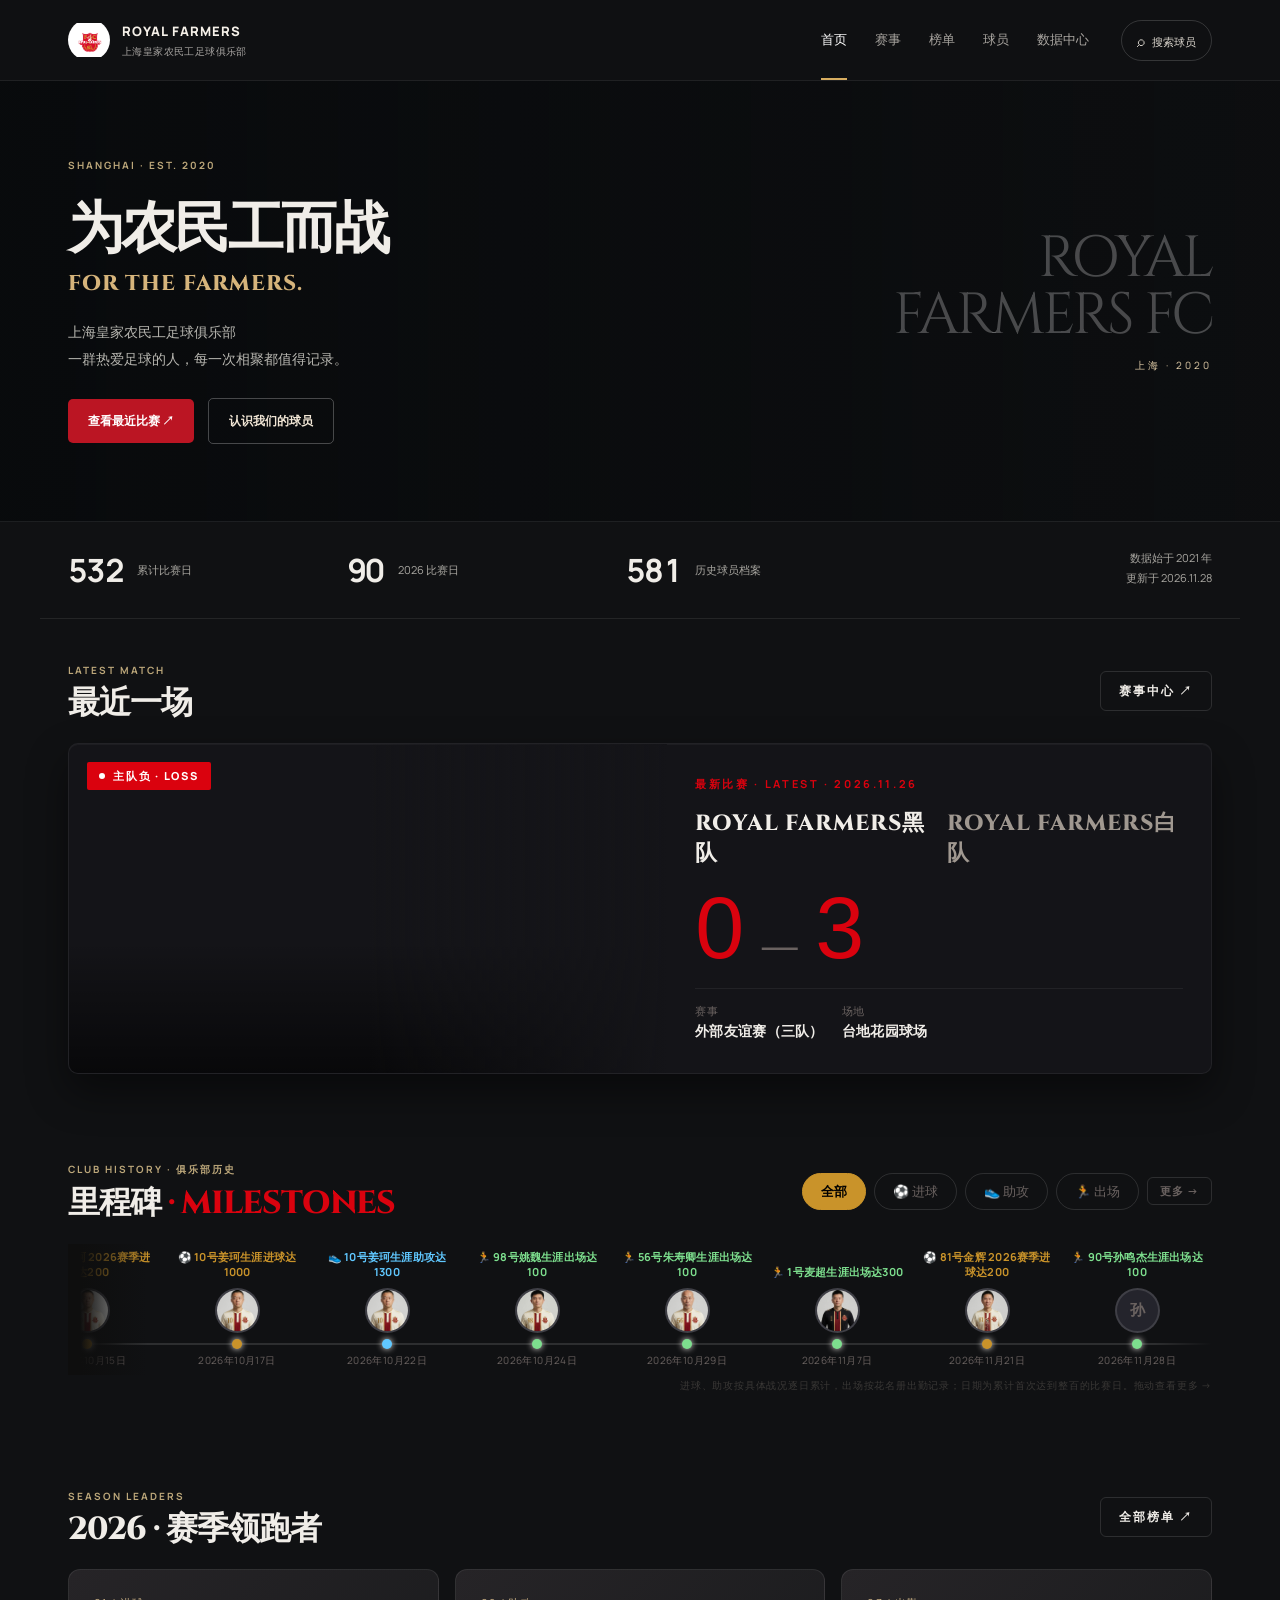
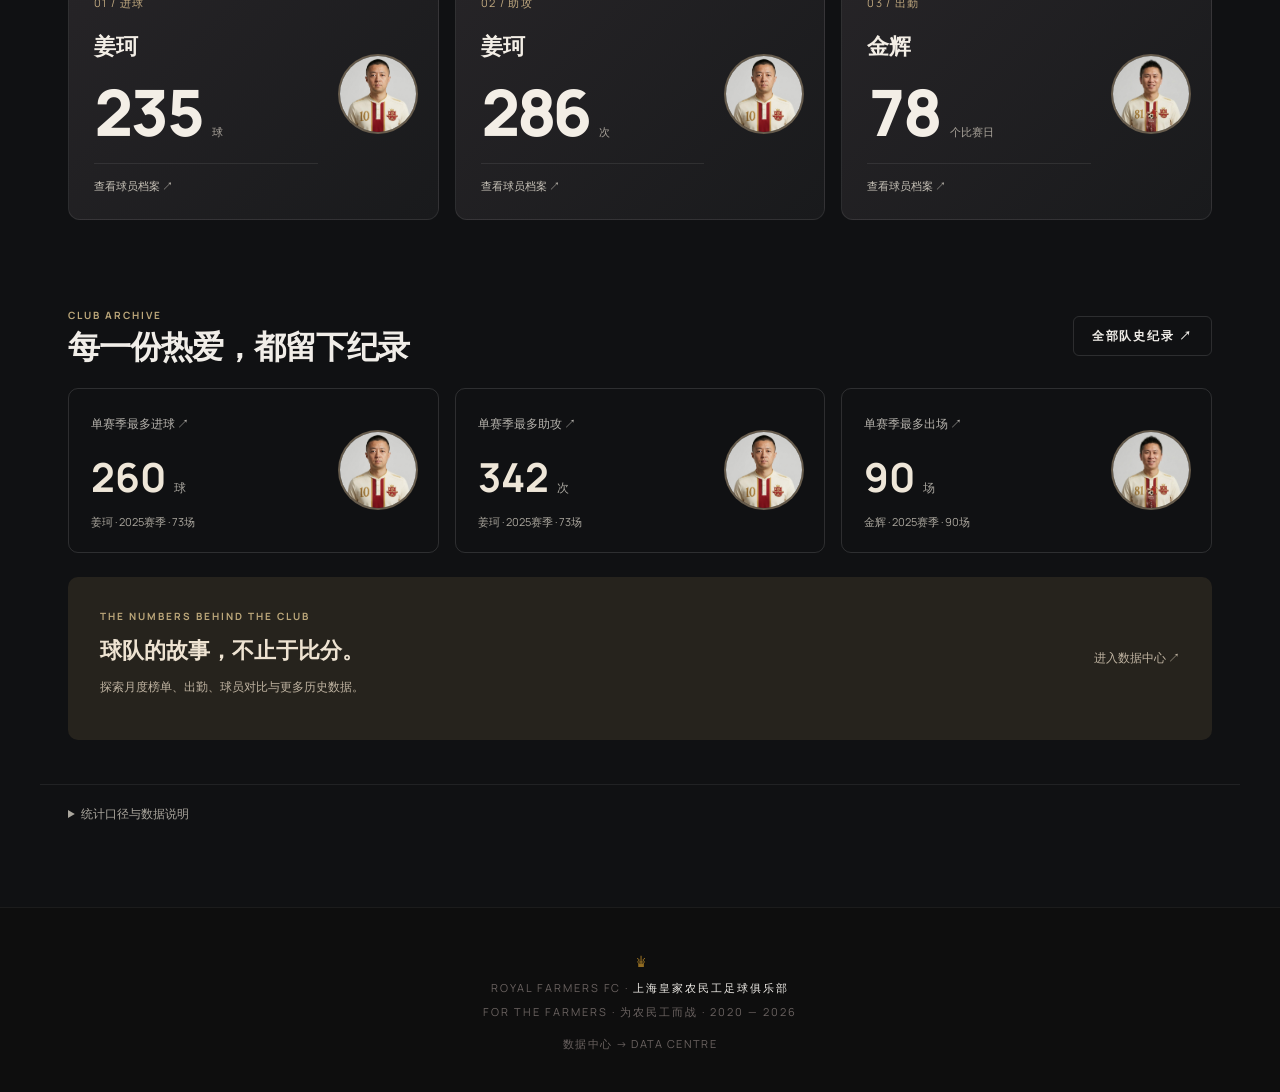
==== index.html @ e4c8071c "每日自动更新 2026-11-28" ====
<!doctype html>
<html lang="zh-CN">
<head>
<meta charset="utf-8" />
<meta name="viewport" content="width=device-width, initial-scale=1" />
<title>Royal Farmers FC — 上海皇家农夫足球俱乐部</title>
<meta name="description" content="上海皇家农民工足球俱乐部：比赛赛程、球员档案、历史数据与每周快乐足球故事。" />
<meta name="robots" content="index, follow" />
<link rel="canonical" href="https://www.royalfarmers.club/" />
<meta property="og:type" content="website" />
<meta property="og:site_name" content="Royal Farmers FC" />
<meta property="og:title" content="Royal Farmers FC — 上海皇家农夫足球俱乐部" />
<meta property="og:description" content="比赛赛程、球员档案、历史数据与每周快乐足球故事。" />
<meta property="og:url" content="https://www.royalfarmers.club/" />
<meta property="og:image" content="https://www.royalfarmers.club/assets/og-card.png" />
<meta property="og:image:width" content="1731" />
<meta property="og:image:height" content="909" />
<meta property="og:image:alt" content="Royal Farmers FC 上海皇家农夫足球俱乐部" />
<meta name="twitter:card" content="summary_large_image" />
<meta name="twitter:title" content="Royal Farmers FC — 上海皇家农夫足球俱乐部" />
<meta name="twitter:description" content="比赛赛程、球员档案、历史数据与每周快乐足球故事。" />
<meta name="twitter:image" content="https://www.royalfarmers.club/assets/og-card.png" />
<meta name="theme-color" content="#0a0a0c" />
<link rel="icon" href="assets/crest.jpg" />
<link rel="manifest" href="manifest.json" />
<link rel="apple-touch-icon" href="assets/apple-touch-icon.png" />
<meta name="apple-mobile-web-app-capable" content="yes" />
<meta name="apple-mobile-web-app-status-bar-style" content="black-translucent" />
<meta name="apple-mobile-web-app-title" content="Royal Farmers" />
<link rel="stylesheet" href="colors_and_type.css?v=202611280037" />
<link rel="stylesheet" href="site.css?v=202611280037" />
<link rel="stylesheet" href="players.css?v=202611280037" />
<link rel="stylesheet" href="mobile.css?v=202611280037" />
</head>
<body class="rf">
<div id="root"></div>

<!-- 自托管 React 生产版（不再依赖 unpkg，国内加载快）-->
<script src="assets/vendor/react.production.min.js"></script>
<script src="assets/vendor/react-dom.production.min.js"></script>

<!-- esbuild 预编译产物（scripts/build.sh 生成，浏览器不再需要 Babel）-->
<script src="data.min.js?v=202611280037"></script>
<script src="components.min.js?v=202611280037"></script>
<script src="app.min.js?v=202611280037"></script>
<script src="mobile-fix.js"></script>
</body>
</html>
---- colors_and_type.css ----
/* Royal Farmers FC — Design Tokens */
/* Generated from Design System: 019e11e5-3a64-7d16-bd01-96b2d96778b0 */

@import url("https://fonts.googleapis.com/css2?family=Manrope:wght@400;500;700;800&family=Cinzel:wght@700;900&family=JetBrains+Mono:wght@400;700&display=swap");

/* ---- COLOR TOKENS ---- */
.rf, :root {
  /* Surface */
  --rf-black:       #0a0a0a;
  --rf-ink:         #0e0e0e;
  --rf-graphite:    #141418;
  --rf-graphite-2:  #1c1c22;
  --rf-graphite-3:  #24242c;

  --rf-bg: var(--rf-ink);
  --rf-border: var(--rf-line-strong);

  /* Foreground */
  --rf-fg:          #f0ede8;
  --rf-fg-1:        #f0ede8;
  --rf-fg-2:        #a09890;
  --rf-fg-3:        #6a6260;
  --rf-fg-4:        #3a3836;

  /* Primary — Red */
  --rf-red:         #da020e;
  --rf-red-deep:    #a80009;
  --rf-red-tint:    rgba(218, 2, 14, 0.14);

  /* Accent — Gold */
  --rf-gold:        #c9932a;
  --rf-gold-light:  #e8b84b;
  --rf-gold-dim:    rgba(201, 147, 42, 0.18);

  /* Lines */
  --rf-line:        rgba(255, 255, 255, 0.06);
  --rf-line-strong: rgba(255, 255, 255, 0.12);

  /* Semantic */
  --rf-win:         #4FE0A0;
  --rf-loss:        #ff8088;
  --rf-draw:        var(--rf-gold-light);

  /* ---- TYPOGRAPHY ---- */
  --rf-font-body:    "Manrope", "PingFang SC", "Microsoft YaHei", ui-sans-serif, sans-serif;
  --rf-font-display: "Cinzel", "PingFang SC", ui-serif, serif;
  --rf-font-mono:    "JetBrains Mono", ui-monospace, monospace;

  /* ---- SPACING / LAYOUT ---- */
  --rf-gutter:    clamp(18px, 4vw, 56px);
  --rf-container: 1200px;

  /* ---- RADII ---- */
  --rf-r-sm:  6px;
  --rf-r-md:  10px;
  --rf-r-lg:  16px;

  /* ---- MOTION ---- */
  --rf-dur-fast: 120ms;
  --rf-dur-base: 220ms;
  --rf-ease:     cubic-bezier(0.25, 0.46, 0.45, 0.94);
  --rf-ease-out: cubic-bezier(0.16, 1, 0.3, 1);

  /* ---- SHADOWS ---- */
  --rf-shadow-card:
    0 1px 0 rgba(255,255,255,0.04) inset,
    0 18px 40px rgba(0, 0, 0, 0.45);
  --rf-shadow-pop:
    0 28px 70px rgba(0, 0, 0, 0.65),
    0 0 0 1px rgba(255,255,255,0.06);
  --rf-shadow-inset:
    inset 0 1px 0 rgba(255,255,255,0.05);
}
---- site.css ----
/* Marketing site — Royal Farmers FC */

* { box-sizing: border-box; }
html, body { margin: 0; padding: 0; }
body { background: var(--rf-black); color: var(--rf-fg-1); font-family: var(--rf-font-body); }
img { max-width: 100%; display: block; }
button { font: inherit; }

/* ============ TOP NAV ============ */
.nav {
  position: sticky; top: 0; z-index: 50;
  height: 64px;
  display: flex; align-items: center;
  background: rgba(10, 10, 10, 0.78);
  backdrop-filter: blur(20px);
  -webkit-backdrop-filter: blur(20px);
  border-bottom: 1px solid var(--rf-line-strong);
}
.nav__inner {
  max-width: var(--rf-container); margin: 0 auto;
  padding: 0 var(--rf-gutter);
  display: flex; align-items: center; gap: 32px;
  width: 100%; height: 100%;
}
.nav__brand { display: flex; align-items: center; gap: 12px; color: var(--rf-fg); text-decoration: none; }
.nav__brand img { width: 36px; height: 36px; object-fit: contain; }
.nav__brand .word {
  font-family: var(--rf-font-display); font-weight: 800; font-size: 14px;
  letter-spacing: 0.18em; text-transform: uppercase; color: var(--rf-fg);
  line-height: 1;
}
.nav__brand .word em {
  font-style: normal; color: var(--rf-red); margin-left: 6px;
}
.nav__brand .sub {
  display: block; font-size: 10px; color: var(--rf-fg-3);
  letter-spacing: 0.18em; text-transform: uppercase; margin-top: 4px;
}
.nav__links { display: flex; gap: 4px; align-items: center; margin-left: auto; }
.nav__link {
  position: relative; padding: 10px 14px;
  background: transparent; border: 0; cursor: pointer;
  font-family: var(--rf-font-body); font-size: 12px; font-weight: 700;
  letter-spacing: 0.16em; text-transform: uppercase;
  color: var(--rf-fg-2);
  transition: color var(--rf-dur-fast) var(--rf-ease);
}
.nav__link:hover { color: var(--rf-fg); }
.nav__link::after {
  content: ""; position: absolute; left: 14px; right: 14px; bottom: 4px;
  height: 2px; background: var(--rf-red);
  transform: scaleX(0); transform-origin: left;
  transition: transform var(--rf-dur-base) var(--rf-ease);
}
.nav__link:hover::after, .nav__link.is-active::after { transform: scaleX(1); }
.nav__link.is-active { color: var(--rf-fg); }
.nav__cta {
  margin-left: 12px;
  padding: 9px 16px; border: 0; border-radius: var(--rf-r-sm);
  background: var(--rf-red); color: #fff;
  font-size: 12px; font-weight: 800; letter-spacing: 0.12em; text-transform: uppercase;
  cursor: pointer; transition: background var(--rf-dur-fast);
}
.nav__cta:hover { background: var(--rf-red-deep); }

/* ============ HERO ============ */
.hero {
  position: relative; isolation: isolate;
  min-height: 67vh;
  display: grid;
  grid-template-rows: 1fr auto;
  padding: 96px var(--rf-gutter) 32px;
  overflow: hidden;
  margin-top: -64px; padding-top: 160px;
}
.hero__bg {
  position: absolute; inset: 0; z-index: -2;
  background-size: cover; background-position: center;
  transform: scale(1.0);
  animation: heroZoom 24s var(--rf-ease-out) infinite alternate;
  filter: saturate(0.7) contrast(1.05);
}
@media (prefers-reduced-motion: reduce) { .hero__bg { animation: none; } }
@keyframes heroZoom { from { transform: scale(1.0); } to { transform: scale(1.08); } }

.hero__scrim {
  position: absolute; inset: 0; z-index: -1;
  background:
    radial-gradient(ellipse 70% 90% at 75% 30%, rgba(218, 2, 14, 0.18), transparent 70%),
    linear-gradient(180deg, rgba(10,10,10,0.55) 0%, rgba(10,10,10,0.65) 35%, rgba(10,10,10,0.92) 80%, var(--rf-black) 100%);
}
.hero__scrim::after {
  content: ""; position: absolute; inset: 0;
  background-image: repeating-linear-gradient(-45deg, rgba(255,255,255,0.025) 0 1px, transparent 1px 32px);
  pointer-events: none;
}

.hero__content { display: grid; grid-template-columns: minmax(0, 1fr) 280px; gap: 32px; align-items: end; max-width: var(--rf-container); margin: 0 auto; width: 100%; }
.hero__copy { max-width: 800px; }
.hero__eyebrow {
  display: inline-flex; align-items: center; gap: 10px;
  font-family: var(--rf-font-body); font-size: 12px; font-weight: 700;
  letter-spacing: 0.24em; text-transform: uppercase; color: var(--rf-red);
  margin-bottom: 24px;
}
.hero__eyebrow::before {
  content: ""; width: 32px; height: 2px; background: var(--rf-red);
}
.hero__title {
  margin: 0;
  font-family: var(--rf-font-display); font-weight: 900;
  font-size: clamp(56px, 9vw, 132px);
  letter-spacing: 0.06em; line-height: 0.86;
  text-transform: uppercase; color: var(--rf-fg);
  text-shadow: 0 6px 30px rgba(0,0,0,0.6);
}
.hero__title em { font-style: normal; color: var(--rf-red); font-size: 0.55em; vertical-align: 18px; margin-left: 18px; }
.hero__sub {
  margin: 24px 0 0; max-width: 560px;
  color: var(--rf-fg-2); font-size: 17px; line-height: 1.55;
}
.hero__crest {
  width: 240px; aspect-ratio: 1/1; place-self: end center;
  border-radius: 50%;
  background: radial-gradient(circle, rgba(218, 2, 14, 0.25), transparent 60%);
  display: grid; place-items: center;
  position: relative;
}
.hero__crest::before {
  content: ""; position: absolute; inset: 0; border-radius: 50%;
  border: 1px solid rgba(201, 147, 42, 0.4);
  box-shadow: 0 0 0 8px rgba(201, 147, 42, 0.06), 0 0 80px rgba(201, 147, 42, 0.18);
}
.hero__crest img { width: 78%; height: 78%; object-fit: contain; filter: drop-shadow(0 8px 30px rgba(218, 2, 14, 0.45)); }

.hero__tabs {
  max-width: var(--rf-container); margin: 56px auto 0; width: 100%;
  display: flex; gap: 8px; flex-wrap: wrap;
  border-top: 1px solid var(--rf-line-strong); padding-top: 28px;
}
.hero__tab {
  padding: 9px 18px; border-radius: 999px;
  background: rgba(255,255,255,0.05); border: 1px solid var(--rf-line);
  color: var(--rf-fg-2);
  font-family: var(--rf-font-body); font-size: 12px; font-weight: 800;
  letter-spacing: 0.12em; text-transform: uppercase; cursor: pointer;
  transition: all var(--rf-dur-fast) var(--rf-ease);
}
.hero__tab:hover { background: rgba(255,255,255,0.09); color: var(--rf-fg); }
.hero__tab.is-active { background: var(--rf-red); color: #fff; border-color: var(--rf-red); }

/* ---- Hero Form Bar ---- */
.hero-form-bar {
  max-width: var(--rf-container); margin: 28px auto 0; width: 100%;
  display: flex; align-items: center; gap: 14px; flex-wrap: wrap;
}
.hero-form-bar__label {
  font-size: 10px; font-weight: 800; letter-spacing: 0.2em;
  text-transform: uppercase; color: var(--rf-fg-3); white-space: nowrap;
}
.hero-form-bar__dots { display: flex; gap: 6px; }
.hero-form-bar__dot {
  width: 26px; height: 26px; border-radius: 50%;
  display: inline-flex; align-items: center; justify-content: center;
  font-size: 10px; font-weight: 900; cursor: default;
  transition: transform var(--rf-dur-fast);
}
.hero-form-bar__dot:hover { transform: scale(1.2); }
.hero-form-bar__dot--w { background: #22c55e; color: #fff; }
.hero-form-bar__dot--d { background: var(--rf-gold-light); color: #000; }
.hero-form-bar__dot--l { background: var(--rf-red); color: #fff; }
.hero-form-bar__rate { font-size: 12px; font-weight: 700; color: var(--rf-fg-3); }
.hero-form-bar__rate em { color: var(--rf-fg); font-style: normal; }
.hero-form-bar__sep { color: var(--rf-fg-4); margin: 0 5px; }

/* ============ CONTAINER & SECTIONS ============ */
.container { max-width: var(--rf-container); margin: 0 auto; padding: 0 var(--rf-gutter); }
.section { padding: 64px 0; }
.section__head { display: flex; align-items: end; justify-content: space-between; gap: 24px; margin-bottom: 32px; flex-wrap: wrap; }
.section__title {
  margin: 0;
  font-family: var(--rf-font-display); font-weight: 800;
  font-size: clamp(28px, 4vw, 44px); letter-spacing: 0.04em;
  text-transform: uppercase; color: var(--rf-fg); line-height: 0.95;
}
.section__title em { font-style: normal; color: var(--rf-red); }
.section__eyebrow {
  display: block; color: var(--rf-red);
  font-size: 12px; font-weight: 700; letter-spacing: 0.24em;
  text-transform: uppercase; margin-bottom: 12px;
}
.section__cta {
  display: inline-flex; align-items: center; gap: 8px;
  background: transparent; border: 1px solid var(--rf-line-strong);
  color: var(--rf-fg); padding: 10px 18px; border-radius: var(--rf-r-sm);
  font-size: 12px; font-weight: 800; letter-spacing: 0.16em;
  text-transform: uppercase; cursor: pointer;
  transition: all var(--rf-dur-fast) var(--rf-ease);
}
.section__cta:hover { background: rgba(255,255,255,0.06); border-color: rgba(255,255,255,0.4); }

/* ============ STAT STRIP ============ */
.kpis { display: grid; grid-template-columns: repeat(4, 1fr); gap: 14px; }
.kpi {
  position: relative; padding: 22px 18px 18px;
  background: var(--rf-graphite); border: 1px solid var(--rf-line);
  border-radius: var(--rf-r-md); border-top: 2px solid var(--rf-red);
  box-shadow: var(--rf-shadow-card), var(--rf-shadow-inset);
  overflow: hidden;
  transition: transform var(--rf-dur-fast) var(--rf-ease);
}
.kpi:hover { transform: translateY(-2px); }
.kpi::after {
  content: ""; position: absolute; top: 0; right: 0; width: 90px; height: 90px;
  background: radial-gradient(circle at top right, rgba(218, 2, 14, 0.16), transparent 70%);
  pointer-events: none;
}
.kpi__lbl {
  font-size: 11px; font-weight: 700; letter-spacing: 0.18em;
  text-transform: uppercase; color: var(--rf-fg-3); margin-bottom: 10px;
}
.kpi__num {
  font-family: "Bebas Neue", sans-serif; font-size: clamp(36px, 5vw, 56px);
  letter-spacing: 0.02em; line-height: 1; color: var(--rf-fg);
}
.kpi--accent .kpi__num { color: var(--rf-red); }
.kpi__sub { margin-top: 8px; font-family: var(--rf-font-mono); font-size: 11px; color: var(--rf-fg-3); }

/* ============ FEATURED MATCH ============ */
.feature {
  display: grid; grid-template-columns: 1.1fr 1fr; gap: 0;
  background: var(--rf-graphite); border: 1px solid var(--rf-line);
  border-radius: var(--rf-r-md); overflow: hidden;
  box-shadow: var(--rf-shadow-card);
}
.feature__img { position: relative; min-height: 320px; background-size: cover; background-position: center; }
.feature__img::after {
  content: ""; position: absolute; inset: 0;
  background: linear-gradient(90deg, transparent 30%, rgba(20,20,26,0.0) 50%, var(--rf-graphite) 100%),
              linear-gradient(180deg, transparent 60%, rgba(0,0,0,0.6));
}
.feature__live {
  position: absolute; top: 18px; left: 18px; z-index: 2;
  display: inline-flex; align-items: center; gap: 8px;
  padding: 6px 12px; border-radius: 2px;
  background: var(--rf-red); color: #fff;
  font-size: 11px; font-weight: 800; letter-spacing: 0.16em; text-transform: uppercase;
}
.feature__live::before {
  content: ""; width: 6px; height: 6px; border-radius: 50%; background: #fff;
  animation: pulse 1.6s ease-out infinite;
}
@keyframes pulse {
  0% { box-shadow: 0 0 0 0 rgba(255,255,255,0.8); }
  70% { box-shadow: 0 0 0 8px rgba(255,255,255,0); }
  100% { box-shadow: 0 0 0 0 rgba(255,255,255,0); }
}
.feature__body { padding: 32px 28px; display: flex; flex-direction: column; gap: 16px; justify-content: center; }
.feature__eyebrow { font-size: 11px; font-weight: 700; letter-spacing: 0.24em; text-transform: uppercase; color: var(--rf-red); }
.feature__teams { display: flex; align-items: center; justify-content: space-between; gap: 16px; }
.feature__team { font-family: var(--rf-font-display); font-size: 22px; letter-spacing: 0.04em; text-transform: uppercase; color: var(--rf-fg); font-weight: 800; }
.feature__team.is-away { color: var(--rf-fg-2); }
.feature__score {
  font-family: "Bebas Neue", sans-serif; font-size: 88px; line-height: 1;
  color: var(--rf-red); letter-spacing: 0.04em;
  display: flex; align-items: baseline; gap: 14px;
}
.feature__score em { font-style: normal; color: var(--rf-fg-3); font-size: 36px; }
.feature__meta { display: flex; gap: 18px; flex-wrap: wrap; padding-top: 14px; border-top: 1px solid var(--rf-line); }
.feature__meta div { font-size: 11px; color: var(--rf-fg-3); letter-spacing: 0.04em; text-transform: uppercase; }
.feature__meta b { display: block; color: var(--rf-fg); font-size: 14px; font-weight: 700; margin-top: 2px; letter-spacing: 0.02em; text-transform: none; }

/* ============ RANKING ============ */
.rankings { display: grid; grid-template-columns: repeat(4, minmax(0, 1fr)); gap: 10px; }
.rank-col {
  min-width: 0; padding: 14px;
  background: var(--rf-graphite); border: 1px solid var(--rf-line);
  border-radius: var(--rf-r-md);
  box-shadow: var(--rf-shadow-card);
}
.rank-col h3 {
  margin: 0 0 16px;
  font-family: var(--rf-font-body); font-weight: 800;
  font-size: 13px; letter-spacing: 0.18em;
  text-transform: uppercase; color: var(--rf-gold);
  display: flex; align-items: center; gap: 8px;
}
.rank-col h3::before {
  content: "♛"; color: var(--rf-gold); font-size: 12px;
}
.rank-list { display: flex; flex-direction: column; gap: 8px; }
.rank-row {
  display: grid; grid-template-columns: 24px 28px minmax(0, 1fr) 48px;
  gap: 6px; align-items: center;
  padding: 8px; border-radius: var(--rf-r-sm);
  background: rgba(255,255,255,0.02); border: 1px solid var(--rf-line);
  transition: background var(--rf-dur-fast) var(--rf-ease);
  cursor: pointer;
}
.rank-avatar {
  width: 28px; height: 28px; border-radius: 50%;
  overflow: hidden; flex-shrink: 0;
  background: var(--rf-graphite-3);
  display: flex; align-items: center; justify-content: center;
  border: 1px solid var(--rf-line-strong);
}
.rank-avatar-img { width: 100%; height: 100%; object-fit: cover; object-position: center 10%; }
.rank-avatar-initials { font-size: 12px; font-weight: 700; color: var(--rf-fg-3); }
.rank-row:hover { background: var(--rf-graphite-3); }
.rank-row:nth-child(1) {
  background: linear-gradient(105deg, rgba(201, 147, 42, 0.18), transparent 80%);
  border-color: rgba(201, 147, 42, 0.32);
}
.rank-row:nth-child(2) { background: linear-gradient(105deg, rgba(180, 185, 192, 0.12), transparent 80%); border-color: rgba(180, 185, 192, 0.2); }
.rank-row:nth-child(3) { background: linear-gradient(105deg, rgba(180, 100, 40, 0.12), transparent 80%); border-color: rgba(180, 100, 40, 0.2); }
.rank-no {
  display: grid; place-items: center;
  width: 24px; height: 24px; border-radius: 50%;
  background: var(--rf-graphite-3); color: var(--rf-fg);
  font-size: 11px; font-weight: 800; font-family: var(--rf-font-mono);
}
.rank-row:nth-child(1) .rank-no { background: linear-gradient(135deg, var(--rf-gold-light), #8c6a18); color: #1a0e02; }
.rank-row:nth-child(2) .rank-no { background: linear-gradient(135deg, #d0d4d8, #6e7880); color: #14141A; }
.rank-row:nth-child(3) .rank-no { background: linear-gradient(135deg, #c0784a, #7a4020); }
.rank-name { min-width: 0; color: var(--rf-fg); font-weight: 700; font-size: 14px; }
.rank-name__primary { white-space: nowrap; }
.rank-name span { display: block; color: var(--rf-fg-3); font-size: 11px; font-weight: 500; letter-spacing: 0.04em; margin-top: 2px; }
.rank-value {
  font-family: "Bebas Neue", sans-serif; font-size: 24px;
  color: var(--rf-red); text-align: right; letter-spacing: 0.02em;
}
.rank-row:nth-child(1) .rank-value { color: var(--rf-gold-light); }

/* ============ FIXTURES TABLE ============ */
.fixtures {
  background: var(--rf-graphite); border: 1px solid var(--rf-line);
  border-radius: var(--rf-r-md); overflow: visible;
  box-shadow: var(--rf-shadow-card);
}
.fix-row {
  display: grid; grid-template-columns: 110px 1fr 130px 1fr 100px 90px;
  gap: 14px; align-items: center;
  padding: 16px 22px; border-bottom: 1px solid var(--rf-line);
  cursor: pointer; transition: background var(--rf-dur-fast);
}
.fix-row:last-child { border-bottom: 0; border-radius: 0 0 10px 10px; }
.fix-row:hover { background: var(--rf-graphite-2); }
.fix-row.is-head {
  background: var(--rf-graphite-2);
  font-size: 11px; letter-spacing: 0.16em; text-transform: uppercase;
  color: var(--rf-fg-3); font-weight: 700;
  cursor: default; pointer-events: none;
  border-radius: 10px 10px 0 0;
}
.fix-date { font-family: var(--rf-font-mono); font-size: 12px; color: var(--rf-fg-3); letter-spacing: 0.04em; }
.fix-team { font-weight: 700; color: var(--rf-fg); font-size: 14px; letter-spacing: 0.02em; }
.fix-team.is-away { text-align: right; color: var(--rf-fg-2); }
.fix-num {
  font-family: "Bebas Neue", sans-serif; font-size: 22px; line-height: 1;
  color: var(--rf-fg); text-align: center; letter-spacing: 0.02em;
}
.fix-num.win { color: #4FE0A0; }
.fix-num.loss { color: var(--rf-red); }
.fix-dash { color: var(--rf-fg-4); text-align: center; font-family: "Bebas Neue", sans-serif; font-size: 22px; }
.fix-result {
  display: inline-flex; align-items: center; justify-content: center;
  width: 28px; height: 28px; border-radius: 4px;
  font-size: 11px; font-weight: 800; letter-spacing: 0;
}
.fix-result.W { background: rgba(46,194,126,0.16); color: #4FE0A0; border: 1px solid rgba(46,194,126,0.35); }
.fix-result.D { background: rgba(201,147,42,0.16); color: var(--rf-gold-light); border: 1px solid rgba(201,147,42,0.35); }
.fix-result.L { background: var(--rf-red-tint); color: #ff8088; border: 1px solid rgba(218,2,14,0.4); }
.fix-watch {
  display: inline-flex; align-items: center; gap: 6px;
  padding: 6px 12px; border-radius: var(--rf-r-sm);
  background: transparent; border: 1px solid var(--rf-line-strong);
  color: var(--rf-fg-2); font-size: 11px; font-weight: 700;
  letter-spacing: 0.08em; text-transform: uppercase;
  cursor: pointer; transition: all var(--rf-dur-fast);
}
.fix-watch:hover { background: var(--rf-red); border-color: var(--rf-red); color: #fff; }
.fix-comp { font-size: 11px; color: var(--rf-fg-3); letter-spacing: 0.08em; text-transform: uppercase; }

/* Score hover tooltip */
.fix-score-wrap {
  position: relative; display: flex; align-items: center; justify-content: center; gap: 0;
}
.fix-score-drop {
  display: none;
  position: absolute; top: calc(100% + 10px); left: 50%; transform: translateX(-50%);
  z-index: 200; min-width: 260px;
  background: #1a1d22; border: 1px solid var(--rf-line-strong);
  border-radius: var(--rf-r-md); padding: 12px 14px;
  box-shadow: 0 8px 32px rgba(0,0,0,0.55); pointer-events: none;
}
.fix-score-wrap:hover .fix-score-drop { display: flex; gap: 10px; }
.fsd-side {
  flex: 1; display: flex; flex-direction: column; gap: 4px;
  font-size: 12px; color: var(--rf-fg-2); line-height: 1.4;
}
.fsd-label {
  font-size: 10px; letter-spacing: 0.1em; text-transform: uppercase;
  color: var(--rf-fg-4); margin-bottom: 2px; font-weight: 700;
}
.fsd-goal-row { display: flex; align-items: center; gap: 3px; flex-wrap: nowrap; }
.fsd-ico { font-size: 11px; flex-shrink: 0; }
.fsd-ico--assist { opacity: 0.75; }
.fsd-gname { white-space: nowrap; overflow: hidden; text-overflow: ellipsis; max-width: 80px; }
.fsd-gname--assist { color: var(--rf-fg-3); }
.fsd-nil { color: var(--rf-fg-4); }
.fsd-sep { width: 1px; background: var(--rf-line-strong); align-self: stretch; flex-shrink: 0; }

/* ============ ALL FIXTURES ============ */
.all-fixtures {
  background: var(--rf-graphite); border: 1px solid var(--rf-line);
  border-radius: var(--rf-r-md); overflow: hidden;
  box-shadow: var(--rf-shadow-card);
}
.afix-match { border-bottom: 1px solid var(--rf-line); }
.afix-match:last-child { border-bottom: 0; }
.afix-meta {
  display: flex; align-items: center; gap: 8px;
  padding: 8px 22px; background: var(--rf-graphite-2);
  border-bottom: 1px solid var(--rf-line);
  font-size: 11px; color: var(--rf-fg-3);
  letter-spacing: 0.08em; text-transform: uppercase;
}
.afix-comp { color: var(--rf-fg-3); }
.afix-dot { color: var(--rf-fg-4); }
.afix-venue { color: var(--rf-fg-2); }
.afix-main {
  display: grid; grid-template-columns: 110px 1fr 130px 1fr;
  gap: 14px; align-items: center; padding: 14px 22px;
  transition: background var(--rf-dur-fast);
}
.afix-match:hover .afix-main { background: var(--rf-graphite-2); }
.afix-detail {
  display: flex; gap: 0; padding: 10px 22px 14px;
  background: rgba(0,0,0,0.18); border-top: 1px solid var(--rf-line);
  font-size: 12px; color: var(--rf-fg-2); line-height: 1.6;
}
.afix-detail-side { flex: 1; display: flex; flex-direction: column; gap: 3px; }
.afix-detail-sep { width: 1px; background: var(--rf-line-strong); margin: 0 14px; align-self: stretch; flex-shrink: 0; }

/* ============ BEST XI PITCH ============ */
.pitch-wrap { max-width: 900px; margin: 0 auto; }
.pitch {
  position: relative;
  background: repeating-linear-gradient(to right, #2e7d35 0px, #2e7d35 36px, #265f2c 36px, #265f2c 72px);
  border-radius: var(--rf-r-md);
  overflow: visible;
  aspect-ratio: 460 / 320;
  box-shadow: 0 4px 32px rgba(0,0,0,0.55);
}
.pitch-svg {
  position: absolute; top: 0; left: 0;
  width: 100%; height: 100%; border-radius: var(--rf-r-md);
  pointer-events: none;
}
.pt {
  position: absolute; transform: translate(-50%, -50%);
  display: flex; flex-direction: column; align-items: center; gap: 3px;
  z-index: 10; cursor: default;
}
.pt__badge {
  width: 90px; height: 90px; border-radius: 50%;
  border: 3px solid var(--pt-color, white);
  overflow: hidden; background: #111;
  display: flex; align-items: center; justify-content: center;
  font-weight: 900; font-size: 32px; color: white;
  box-shadow: 0 2px 10px rgba(0,0,0,0.65);
  transition: transform 120ms ease;
}
.pt:hover .pt__badge { transform: scale(1.14); }
.pt__badge img { width: 100%; height: 100%; object-fit: cover; }
.pt__name {
  font-size: 11px; font-weight: 700; color: #fff; white-space: nowrap;
  text-shadow: 0 0 6px rgba(0,0,0,1), 0 1px 3px rgba(0,0,0,0.9);
  line-height: 1.2; letter-spacing: 0.02em;
}
.pt__posl {
  font-size: 9px; color: rgba(255,255,255,0.6); white-space: nowrap;
  text-shadow: 0 1px 4px rgba(0,0,0,0.95);
  letter-spacing: 0.06em;
}
.pt__tip {
  display: none; position: absolute; top: calc(100% + 8px); left: 50%;
  transform: translateX(-50%); z-index: 200;
  background: #1a1d22; border: 1px solid var(--rf-line-strong);
  border-radius: var(--rf-r-sm); padding: 10px 14px; white-space: nowrap;
  box-shadow: 0 4px 20px rgba(0,0,0,0.6);
  pointer-events: none;
}
.pt:hover .pt__tip { display: block; }
.ptt-head { font-size: 13px; font-weight: 700; color: var(--rf-fg); margin-bottom: 5px; display: flex; align-items: center; gap: 8px; }
.ptt-pos { font-size: 10px; font-weight: 400; color: var(--rf-fg-3); letter-spacing: 0.06em; }
.ptt-stats { font-size: 11px; color: var(--rf-fg-2); }
.ptt-stats b { color: var(--rf-fg); }
.pitch-legend {
  display: flex; justify-content: center; gap: 20px;
  margin-top: 16px; flex-wrap: wrap;
}
.pitch-legend-item {
  display: flex; align-items: center; gap: 6px;
  font-size: 11px; color: var(--rf-fg-3); letter-spacing: 0.06em;
}
.pitch-legend-item span {
  display: block; width: 10px; height: 10px; border-radius: 50%;
}
.lineup-reasons {
  max-width: 900px; margin: 28px auto 0; padding: 18px;
  background: var(--rf-graphite-2); border: 1px solid var(--rf-line);
  border-radius: var(--rf-r-md);
}
.lineup-reasons__head {
  display: flex; align-items: baseline; justify-content: space-between; gap: 12px;
  margin-bottom: 14px; color: var(--rf-gold); font-family: var(--rf-font-mono);
  font-size: 11px; font-weight: 700; letter-spacing: .08em;
}
.lineup-reasons__head small { color: var(--rf-fg-3); font-family: var(--rf-font-sans); font-weight: 500; letter-spacing: 0; }
.lineup-reasons__grid { display: grid; grid-template-columns: repeat(2, minmax(0, 1fr)); gap: 10px; }
.lineup-reason { padding: 11px 12px; border-left: 3px solid var(--lineup-color); background: rgba(0,0,0,.14); }
.lineup-reason__meta { display: flex; align-items: baseline; gap: 8px; margin-bottom: 5px; }
.lineup-reason__meta span { color: var(--lineup-color); font-size: 11px; font-weight: 800; letter-spacing: .05em; }
.lineup-reason__meta b { color: var(--rf-fg); font-size: 13px; }
.lineup-reason p { margin: 0; color: var(--rf-fg-2); font-size: 12px; line-height: 1.55; }
@media (max-width: 620px) {
  .lineup-reasons { padding: 14px; margin-top: 22px; }
  .lineup-reasons__head { align-items: flex-start; flex-direction: column; gap: 4px; }
  .lineup-reasons__grid { grid-template-columns: 1fr; }
}

/* ============ PLAYER CAROUSEL ============ */
.pc-wrap { position: relative; }
.pc-viewport { overflow: hidden; border-radius: var(--rf-r-md); }
.pc-track {
  display: flex;
  transition: transform 600ms cubic-bezier(0.4, 0, 0.2, 1);
  will-change: transform;
}
.pc-page {
  flex: 0 0 100%;
  display: grid;
  grid-template-columns: repeat(4, 1fr);
  gap: 14px;
}
.pc-dots {
  display: flex; justify-content: center; gap: 8px;
  margin-top: 20px;
}
.pc-dot {
  width: 28px; height: 4px; border-radius: 2px;
  background: var(--rf-line-strong); border: 0; padding: 0; cursor: pointer;
  transition: background var(--rf-dur-fast), width var(--rf-dur-base);
}
.pc-dot.is-active { background: var(--rf-red); width: 40px; }

/* ============ PLAYER GRID (legacy) ============ */
.players-grid { display: grid; grid-template-columns: repeat(4, 1fr); gap: 14px; }
.player-card {
  position: relative; padding: 22px 18px;
  background: var(--rf-graphite); border: 1px solid var(--rf-line);
  border-radius: var(--rf-r-md);
  cursor: pointer; transition: transform var(--rf-dur-fast) var(--rf-ease), border-color var(--rf-dur-fast);
  overflow: hidden;
}
.player-card:hover { transform: translateY(-2px); border-color: var(--rf-line-strong); }
.player-card::before {
  content: ""; position: absolute; top: 0; left: 0; right: 0; height: 2px;
  background: var(--rf-red);
  transform: scaleX(0); transform-origin: left;
  transition: transform var(--rf-dur-base) var(--rf-ease);
}
.player-card:hover::before { transform: scaleX(1); }
.player-card__num {
  font-family: "Bebas Neue", sans-serif; font-size: 56px;
  color: var(--rf-fg-4); letter-spacing: 0.02em; line-height: 0.9;
}
.player-card__name {
  margin-top: 8px;
  font-family: var(--rf-font-display); font-size: 18px;
  font-weight: 800; letter-spacing: 0.04em; text-transform: uppercase;
  color: var(--rf-fg);
}
.player-card__pos {
  margin-top: 4px; font-size: 11px; color: var(--rf-fg-3);
  letter-spacing: 0.16em; text-transform: uppercase;
}
.player-card__stats {
  display: flex; gap: 14px; margin-top: 14px; padding-top: 14px;
  border-top: 1px solid var(--rf-line);
}
.player-card__stats div { flex: 1; }
.player-card__stats span { font-size: 10px; color: var(--rf-fg-3); letter-spacing: 0.12em; text-transform: uppercase; }
.player-card__stats b { display: block; font-family: "Bebas Neue", sans-serif; font-size: 22px; color: var(--rf-fg); margin-top: 2px; letter-spacing: 0.02em; }

/* ============ MODAL ============ */
.modal {
  position: fixed; inset: 0; z-index: 100;
  display: grid; place-items: center; padding: 24px;
  background: rgba(5,5,5,0.78); backdrop-filter: blur(8px);
  animation: fadein .2s var(--rf-ease);
}
@keyframes fadein { from { opacity: 0 } to { opacity: 1 } }
.modal__panel {
  width: min(520px, 100%);
  background: var(--rf-graphite); border: 1px solid var(--rf-line-strong);
  border-radius: var(--rf-r-md);
  box-shadow: var(--rf-shadow-pop);
  overflow: hidden;
}
.modal__head { position: relative; padding: 28px; background: linear-gradient(135deg, rgba(218,2,14,0.18), transparent 60%); border-bottom: 1px solid var(--rf-line); }
.modal__close { position: absolute; top: 14px; right: 14px; width: 32px; height: 32px; border-radius: 50%; border: 0; background: var(--rf-graphite-3); color: var(--rf-fg); font-size: 18px; cursor: pointer; }
.modal__close:hover { background: var(--rf-red); }
.modal__num {
  display: inline-block; font-family: "Bebas Neue", sans-serif;
  font-size: 64px; color: var(--rf-red); letter-spacing: 0.02em; line-height: 0.9;
}
.modal__name { margin: 4px 0 0; font-family: var(--rf-font-display); font-size: 28px; letter-spacing: 0.04em; text-transform: uppercase; color: var(--rf-fg); font-weight: 800; }
.modal__pos { margin-top: 6px; color: var(--rf-fg-3); font-size: 12px; letter-spacing: 0.18em; text-transform: uppercase; }
.modal__body { padding: 28px; display: grid; grid-template-columns: repeat(2, 1fr); gap: 16px; }
.modal__stat { padding: 14px; background: var(--rf-graphite-2); border-radius: var(--rf-r-sm); border: 1px solid var(--rf-line); }
.modal__stat dt { font-size: 11px; color: var(--rf-fg-3); letter-spacing: 0.16em; text-transform: uppercase; margin-bottom: 4px; }
.modal__stat dd { margin: 0; font-family: "Bebas Neue", sans-serif; font-size: 28px; color: var(--rf-fg); letter-spacing: 0.02em; line-height: 1; }

/* ============ FOOTER ============ */
.footer {
  margin-top: 64px; padding: 40px var(--rf-gutter) 32px;
  background: var(--rf-ink); border-top: 1px solid var(--rf-line);
  text-align: center;
}
.footer__crest { font-size: 18px; color: var(--rf-gold); opacity: 0.7; }
.footer p { margin: 8px 0; color: var(--rf-fg-3); font-size: 11px; letter-spacing: 0.18em; text-transform: uppercase; }
.footer p em { font-style: normal; color: var(--rf-fg); }

/* ============ RESPONSIVE ============ */
@media (max-width: 1080px) {
  .hero__content { grid-template-columns: 1fr; }
  .hero__crest { width: 180px; place-self: start; margin-top: 24px; }
  .feature { grid-template-columns: 1fr; }
  .feature__img { min-height: 220px; }
  .players-grid { grid-template-columns: repeat(2, 1fr); }
  .pc-page { grid-template-columns: repeat(2, 1fr); }
  .fix-row { grid-template-columns: 90px 1fr 110px 1fr 80px; padding: 14px; gap: 8px; }
  .fix-row > .fix-comp { display: none; }
  .afix-main { grid-template-columns: 90px 1fr 110px 1fr; padding: 14px; gap: 8px; }
  .afix-meta { padding: 7px 14px; }
}
@media (max-width: 720px) {
  .rankings { grid-template-columns: 1fr; }
  .nav__inner { gap: 10px; padding: 0 14px; min-width: max-content; }
  .nav__brand .sub { display: none; }
  .nav { overflow-x: auto; -webkit-overflow-scrolling: touch; }
  .nav__links { gap: 0; flex-wrap: nowrap; margin-left: 0; }
  .nav__link { flex: 0 0 auto; padding: 8px 8px; font-size: 11px; letter-spacing: 0.08em; }
  .nav__cta { display: none; }
  .nav__search-btn { flex: 0 0 auto; }
  .nav__search-btn kbd { display: none; }
  .hero { min-height: 62vh; padding-top: 128px; }
  .hero__title { font-size: clamp(44px, 15vw, 64px); }
  .hero__title em { display: block; margin: 10px 0 0; vertical-align: baseline; }
  .hero__sub { font-size: 15px; }
  .hero__tabs { flex-wrap: nowrap; overflow-x: auto; padding-bottom: 4px; }
  .hero__tab { flex: 0 0 auto; }
  .kpis { grid-template-columns: repeat(2, 1fr); }
  .players-grid { grid-template-columns: 1fr; }
  .fix-row { grid-template-columns: 70px 1fr 90px 1fr; gap: 6px; padding: 12px; font-size: 13px; }
  .fix-row > .fix-comp { display: none; }
  .fix-row > .fix-watch { display: none; }
  .afix-main { grid-template-columns: 70px 1fr 90px 1fr; gap: 6px; padding: 12px; font-size: 13px; }
  .afix-meta { padding: 6px 12px; font-size: 10px; }
  .afix-detail { padding: 8px 12px 12px; }
  .afix-detail-sep { margin: 0 8px; }
  .feature__score { font-size: 64px; }
  .pt__badge { width: 58px; height: 58px; font-size: 22px; border-width: 2px; }
  .pt__name { font-size: 8px; }
  .pt__posl { display: none; }
}

/* ── All-Time Rankings ── */
.atr-tabs {
  display: flex; gap: 8px; margin-bottom: 20px; flex-wrap: wrap;
}
.atr-tab {
  background: var(--rf-graphite-2); border: 1px solid var(--rf-line-strong);
  color: var(--rf-fg-3); font-size: 12px; font-weight: 700;
  letter-spacing: 0.08em; padding: 8px 16px; border-radius: var(--rf-r-sm);
  cursor: pointer; transition: all 150ms ease;
}
.atr-tab:hover { border-color: var(--rf-gold); color: var(--rf-fg); }
.atr-tab--active { background: var(--rf-gold); border-color: var(--rf-gold); color: #000; }

.atr-table-wrap { overflow-x: auto; }
.atr-table { width: 100%; }
.atr-row--podium td { background: rgba(201,147,42,0.05); }

/* ══════════════════════════════════════════════
   PLAYER GROWTH CHART · 球员成长曲线
   ══════════════════════════════════════════════ */
.pgc-wrap { margin: 4px 0 8px; }
.pgc-svg { width: 100%; height: auto; display: block; border-radius: 6px; background: var(--rf-graphite-2); padding: 4px 0; }
.pgc-legend { display: flex; gap: 14px; padding: 6px 4px 0; font-size: 11px; color: var(--rf-fg-3); flex-wrap: wrap; }
.pgc-legend span { display: flex; align-items: center; gap: 4px; }

/* ══════════════════════════════════════════════
   GOLDEN PAIRS · 黄金搭档
   ══════════════════════════════════════════════ */
.gp-grid {
  display: grid;
  grid-template-columns: repeat(4, 1fr);
  gap: 12px;
}
.gp-card {
  background: var(--rf-graphite-2);
  border: 1px solid var(--rf-line-strong);
  border-radius: var(--rf-r);
  padding: 14px 12px 12px;
  display: flex; flex-direction: column; align-items: center; gap: 6px;
  cursor: default; transition: border-color 150ms;
}
.gp-card:hover { border-color: var(--rf-gold); }
.gp-rank { font-size: 10px; font-weight: 700; letter-spacing: 0.1em; color: var(--rf-fg-3); align-self: flex-start; }
.gp-card:nth-child(1) .gp-rank { color: #c9932a; }
.gp-card:nth-child(2) .gp-rank { color: #9ca3af; }
.gp-card:nth-child(3) .gp-rank { color: #b45309; }
.gp-avatars { display: flex; align-items: center; gap: 8px; }
.gp-avatar {
  width: 44px; height: 44px; border-radius: 50%;
  overflow: hidden; background: var(--rf-graphite-3);
  display: flex; align-items: center; justify-content: center;
  font-size: 18px; font-weight: 700; color: var(--rf-fg-2);
  cursor: pointer; border: 2px solid var(--rf-line-strong);
  transition: border-color 150ms;
}
.gp-avatar:hover { border-color: var(--rf-gold); }
.gp-avatar img { width: 100%; height: 100%; object-fit: cover; }
.gp-arrow { font-size: 16px; color: var(--rf-gold); font-weight: 700; }
.gp-names { text-align: center; font-size: 11px; color: var(--rf-fg-2); line-height: 1.6; }
.gp-names .gp-scorer { font-weight: 700; color: var(--rf-fg); display: block; }
.gp-names .gp-assist-label { color: var(--rf-fg-3); font-size: 10px; }
.gp-names .gp-assistant { color: var(--rf-fg-2); }
.gp-count { font-size: 22px; font-weight: 800; color: var(--rf-gold); letter-spacing: -0.03em; }
.gp-count-sub { font-size: 10px; color: var(--rf-fg-3); font-weight: 400; }
.gp-goal-share {
  margin-left: 5px;
  font-size: 12px;
  color: var(--rf-fg-2);
  font-weight: 600;
  letter-spacing: 0;
}
@media (max-width: 1080px) { .gp-grid { grid-template-columns: repeat(3, 1fr); } }
@media (max-width: 720px)  { .gp-grid { grid-template-columns: repeat(2, 1fr); } }

/* ══════════════════════════════════════════════
   GLOBAL SEARCH · 全局搜索
   ══════════════════════════════════════════════ */
.nav__search-btn {
  background: var(--rf-graphite-2); border: 1px solid var(--rf-line-strong);
  color: var(--rf-fg-2); padding: 6px 12px; border-radius: var(--rf-r-sm);
  font-size: 12px; cursor: pointer; display: flex; align-items: center; gap: 6px;
  transition: all 150ms; white-space: nowrap;
}
.nav__search-btn:hover { border-color: var(--rf-gold); color: var(--rf-fg); }
.nav__search-btn kbd {
  background: var(--rf-graphite-3); border: 1px solid var(--rf-line-strong);
  border-radius: 3px; padding: 1px 5px; font-size: 10px; font-family: inherit;
  color: var(--rf-fg-3);
}

.search-overlay {
  position: fixed; inset: 0; background: rgba(0,0,0,.65); z-index: 3000;
  display: flex; align-items: flex-start; justify-content: center;
  padding-top: 80px;
  backdrop-filter: blur(4px);
  animation: searchFadeIn 120ms ease;
}
@keyframes searchFadeIn { from { opacity: 0; } to { opacity: 1; } }
.search-panel {
  background: var(--rf-graphite-1); border: 1px solid var(--rf-line-strong);
  border-radius: var(--rf-r); width: 100%; max-width: 520px;
  margin: 0 16px; overflow: hidden;
  box-shadow: 0 24px 64px rgba(0,0,0,.6);
  animation: searchSlideIn 150ms ease;
}
@keyframes searchSlideIn { from { transform: translateY(-12px); opacity: 0; } to { transform: none; opacity: 1; } }
.search-input-wrap {
  display: flex; align-items: center; gap: 10px;
  padding: 14px 16px; border-bottom: 1px solid var(--rf-line);
}
.search-input-icon { font-size: 16px; color: var(--rf-fg-3); flex-shrink: 0; }
.search-input {
  flex: 1; background: transparent; border: none; outline: none;
  color: var(--rf-fg); font-size: 16px; font-family: inherit;
}
.search-input::placeholder { color: var(--rf-fg-3); }
.search-esc {
  background: var(--rf-graphite-2); border: 1px solid var(--rf-line-strong);
  border-radius: 3px; padding: 2px 6px; font-size: 11px; color: var(--rf-fg-3);
  cursor: pointer; flex-shrink: 0; font-family: inherit;
}
.search-results { max-height: 360px; overflow-y: auto; }
.search-item {
  display: flex; align-items: center; gap: 12px;
  padding: 10px 16px; cursor: pointer; transition: background 100ms;
  border-bottom: 1px solid var(--rf-line);
}
.search-item:last-child { border-bottom: none; }
.search-item:hover { background: var(--rf-graphite-2); }
.search-item-photo {
  width: 40px; height: 40px; border-radius: 50%; overflow: hidden;
  background: var(--rf-graphite-3); flex-shrink: 0;
  display: flex; align-items: center; justify-content: center;
  font-size: 11px; font-weight: 700; color: var(--rf-fg-3);
}
.search-item-photo img { width: 100%; height: 100%; object-fit: cover; }
.search-item-info { flex: 1; min-width: 0; }
.search-item-name { font-size: 14px; font-weight: 700; color: var(--rf-fg); }
.search-item-meta { font-size: 11px; color: var(--rf-fg-3); margin-top: 1px; }
.search-item-stats { font-size: 11px; color: var(--rf-fg-2); text-align: right; display: flex; flex-direction: column; gap: 2px; }
.search-hint, .search-empty {
  padding: 20px 16px; font-size: 13px; color: var(--rf-fg-3); text-align: center;
}
.search-empty { color: var(--rf-fg-2); }

/* ══════════════════════════════════════════════
   SEASON SUMMARY · 赛季总结
   ══════════════════════════════════════════════ */
.ss-page { padding: 24px 0 64px; }
.ss-nav { margin-bottom: 20px; }
.ss-header { margin-bottom: 32px; }
.ss-title { font-size: clamp(24px, 4vw, 40px); font-weight: 900; letter-spacing: -0.03em; color: var(--rf-fg); line-height: 1.1; margin-top: 8px; }
.ss-title em { color: var(--rf-gold); font-style: normal; }

.ss-kpi-row {
  display: grid; grid-template-columns: repeat(6, 1fr); gap: 10px;
  margin-bottom: 36px;
}
.ss-kpi {
  background: var(--rf-graphite-2); border: 1px solid var(--rf-line-strong);
  border-radius: var(--rf-r); padding: 16px 12px; text-align: center;
}
.ss-kpi b { display: block; font-size: 28px; font-weight: 900; color: var(--rf-gold); letter-spacing: -0.04em; }
.ss-kpi span { font-size: 11px; font-weight: 700; letter-spacing: 0.08em; color: var(--rf-fg-3); text-transform: uppercase; }
.ss-kpi--win b { color: #4ade80; }
.ss-kpi--draw b { color: var(--rf-fg-2); }
.ss-kpi--loss b { color: #f87171; }

.ss-section { margin-bottom: 40px; }
.ss-section-title {
  font-size: 14px; font-weight: 700; letter-spacing: 0.1em;
  color: var(--rf-fg-3); text-transform: uppercase;
  border-bottom: 1px solid var(--rf-line-strong);
  padding-bottom: 10px; margin-bottom: 16px;
}

.ss-three-kings { display: grid; grid-template-columns: repeat(3, 1fr); gap: 16px; }
.ss-king-card {
  background: var(--rf-graphite-2); border: 1px solid var(--rf-line-strong);
  border-radius: var(--rf-r); padding: 20px 16px;
  display: flex; flex-direction: column; align-items: center; gap: 8px;
  cursor: pointer; transition: border-color 150ms, transform 150ms;
  text-align: center;
}
.ss-king-card:hover { border-color: var(--rf-gold); transform: translateY(-2px); }
.ss-king-icon { font-size: 28px; }
.ss-king-label { font-size: 11px; font-weight: 700; letter-spacing: 0.12em; color: var(--rf-gold); text-transform: uppercase; }
.ss-king-photo { width: 72px; height: 72px; border-radius: 50%; object-fit: cover; border: 2px solid var(--rf-gold); }
.ss-king-name { font-size: 14px; font-weight: 700; color: var(--rf-fg); }
.ss-king-val { font-size: 22px; font-weight: 900; color: var(--rf-fg); letter-spacing: -0.04em; }

.ss-xi-list { display: flex; flex-direction: column; gap: 6px; }
.ss-xi-row {
  display: flex; align-items: center; gap: 12px;
  padding: 10px 14px; background: var(--rf-graphite-2);
  border: 1px solid var(--rf-line-strong); border-radius: var(--rf-r-sm);
  cursor: pointer; transition: border-color 100ms;
}
.ss-xi-row:hover { border-color: var(--rf-gold); }
.ss-xi-rank { width: 22px; font-size: 12px; font-weight: 700; color: var(--rf-fg-3); flex-shrink: 0; text-align: center; }
.ss-xi-row:nth-child(1) .ss-xi-rank, .ss-xi-row:nth-child(2) .ss-xi-rank, .ss-xi-row:nth-child(3) .ss-xi-rank { color: var(--rf-gold); }
.ss-xi-photo { width: 36px; height: 36px; border-radius: 50%; object-fit: cover; flex-shrink: 0; }
.ss-xi-info { flex: 1; display: flex; align-items: center; gap: 10px; min-width: 0; }
.ss-xi-name { font-size: 13px; font-weight: 700; color: var(--rf-fg); }
.ss-xi-apps { font-size: 11px; color: var(--rf-fg-3); }
.ss-xi-rating { font-size: 18px; font-weight: 900; color: var(--rf-gold); letter-spacing: -0.04em; flex-shrink: 0; }

.ss-milestone-list { display: flex; flex-direction: column; gap: 6px; }
.ss-milestone-row {
  display: flex; align-items: center; gap: 12px;
  padding: 9px 14px; background: var(--rf-graphite-2);
  border: 1px solid var(--rf-line-strong); border-radius: var(--rf-r-sm);
}
.ss-ms-date { font-size: 11px; font-weight: 700; color: var(--rf-fg-3); width: 90px; flex-shrink: 0; }
.ss-ms-label { font-size: 13px; color: var(--rf-fg); }

.ss-wins-list { display: flex; flex-direction: column; gap: 6px; }
.ss-win-row {
  display: flex; align-items: center; gap: 16px;
  padding: 10px 14px; background: var(--rf-graphite-2);
  border: 1px solid var(--rf-line-strong); border-radius: var(--rf-r-sm);
}
.ss-win-date { font-size: 11px; color: var(--rf-fg-3); width: 90px; flex-shrink: 0; }
.ss-win-score { font-size: 16px; font-weight: 900; color: #4ade80; letter-spacing: -0.02em; }
.ss-win-opp { font-size: 12px; color: var(--rf-fg-2); flex: 1; }
.ss-win-margin { font-size: 11px; color: var(--rf-fg-3); }

.ss-newcomers { display: flex; flex-wrap: wrap; gap: 12px; }
.ss-newcomer {
  display: flex; flex-direction: column; align-items: center; gap: 6px;
  padding: 12px; background: var(--rf-graphite-2);
  border: 1px solid var(--rf-line-strong); border-radius: var(--rf-r-sm);
  cursor: pointer; transition: border-color 150ms; min-width: 72px;
  font-size: 12px; color: var(--rf-fg-2); font-weight: 600;
}
.ss-newcomer:hover { border-color: var(--rf-gold); }
.ss-newcomer img { width: 48px; height: 48px; border-radius: 50%; object-fit: cover; }
.ss-newcomer-initial {
  width: 48px; height: 48px; border-radius: 50%;
  background: var(--rf-graphite-3); display: flex; align-items: center;
  justify-content: center; font-size: 20px; font-weight: 900; color: var(--rf-fg-2);
}

.ss-note { font-size: 11px; color: var(--rf-fg-3); margin-top: 8px; }

@media (max-width: 1080px) { .ss-kpi-row { grid-template-columns: repeat(3, 1fr); } }
@media (max-width: 720px) {
  .ss-kpi-row { grid-template-columns: repeat(3, 1fr); }
  .ss-three-kings { grid-template-columns: 1fr; }
  .ss-kpi b { font-size: 22px; }
}

/* ══════════════════════════════════════════════
   MATCH DETAIL MODAL · 比赛详情弹窗
   ══════════════════════════════════════════════ */
.fix-row { cursor: pointer; }
.fix-row:hover { background: var(--rf-graphite-2); }
.afix-main { cursor: pointer; }
.afix-main:hover { background: rgba(201,147,42,0.06); }

.mdetail-overlay {
  position: fixed; inset: 0; background: rgba(0,0,0,.7); z-index: 2000;
  display: flex; align-items: center; justify-content: center; padding: 16px;
  backdrop-filter: blur(4px); animation: searchFadeIn 120ms ease;
}
.mdetail-panel {
  background: var(--rf-graphite-1); border: 1px solid var(--rf-line-strong);
  border-radius: var(--rf-r); width: 100%; max-width: 560px;
  max-height: 90vh; overflow-y: auto;
  box-shadow: 0 24px 64px rgba(0,0,0,.6);
  animation: searchSlideIn 150ms ease;
}
.mdetail-head {
  padding: 20px 20px 0;
  display: flex; justify-content: space-between; align-items: flex-start;
}
.mdetail-meta { font-size: 11px; color: var(--rf-fg-3); display: flex; flex-direction: column; gap: 3px; }
.mdetail-close {
  background: transparent; border: none; color: var(--rf-fg-3);
  font-size: 20px; cursor: pointer; padding: 0 4px; line-height: 1;
}
.mdetail-close:hover { color: var(--rf-fg); }
.mdetail-score-row {
  display: flex; align-items: center; gap: 16px; justify-content: center;
  padding: 16px 20px;
}
.mdetail-team { flex: 1; text-align: center; }
.mdetail-team-name { font-size: 13px; font-weight: 700; color: var(--rf-fg); }
.mdetail-score {
  font-size: 48px; font-weight: 900; letter-spacing: -0.05em;
  color: var(--rf-gold); flex-shrink: 0; min-width: 100px; text-align: center;
}
.mdetail-score-sep { font-size: 32px; color: var(--rf-fg-3); }
.mdetail-result-badge {
  display: inline-block; padding: 3px 10px; border-radius: 12px;
  font-size: 11px; font-weight: 700; letter-spacing: 0.08em; margin-top: 4px;
}
.mdetail-result-badge--w { background: rgba(74,222,128,.15); color: #4ade80; }
.mdetail-result-badge--d { background: rgba(156,163,175,.15); color: #9ca3af; }
.mdetail-result-badge--l { background: rgba(248,113,113,.15); color: #f87171; }

.mdetail-goals {
  display: grid; grid-template-columns: 1fr 1fr; gap: 0;
  border-top: 1px solid var(--rf-line);
}
.mdetail-side { padding: 16px 20px; }
.mdetail-side-title {
  font-size: 10px; font-weight: 700; letter-spacing: 0.1em; color: var(--rf-fg-3);
  text-transform: uppercase; margin-bottom: 10px;
}
.mdetail-goal-row {
  display: flex; align-items: baseline; gap: 6px; font-size: 12px;
  padding: 4px 0; border-bottom: 1px solid var(--rf-line); cursor: pointer;
}
.mdetail-goal-row:last-child { border-bottom: none; }
.mdetail-goal-row:hover .mdetail-goal-name { color: var(--rf-gold); }
.mdetail-goal-ico { font-size: 11px; flex-shrink: 0; }
.mdetail-goal-name { font-weight: 700; color: var(--rf-fg); flex: 1; }
.mdetail-assist-name { color: var(--rf-fg-3); font-size: 11px; }
.mdetail-nil { font-size: 12px; color: var(--rf-fg-3); padding: 4px 0; }
@media (max-width: 480px) {
  .mdetail-goals { grid-template-columns: 1fr; }
  .mdetail-score { font-size: 36px; }
}

/* ══════════════════════════════════════════════
   PLAYER COMPARE · 球员对比
   ══════════════════════════════════════════════ */
.compare-page {
  min-height: calc(100vh - 64px);
  padding: 24px 0 32px;
}
.cmp-topbar {
  display: flex; align-items: flex-end; gap: 20px;
  margin-bottom: 20px; flex-wrap: wrap;
}
.cmp-title-wrap { flex: 1; }
.cmp-title { font-size: clamp(20px,3vw,32px); font-weight: 900; letter-spacing: -0.03em; margin: 4px 0 0; }
.cmp-title em { color: var(--rf-gold); font-style: normal; }
.cmp-body {
  display: grid;
  grid-template-columns: 380px 1fr;
  gap: 28px;
  align-items: start;
  max-height: calc(100vh - 160px);
}
.cmp-left { display: flex; flex-direction: column; gap: 0; }
.cmp-right {
  overflow-y: auto;
  max-height: calc(100vh - 160px);
  padding-right: 4px;
  scrollbar-width: thin;
  scrollbar-color: var(--rf-line-strong) transparent;
}
.cmp-empty {
  display: flex; flex-direction: column; align-items: center; justify-content: center;
  min-height: 300px; color: var(--rf-fg-3); text-align: center;
}

.pc-selectors { display: grid; grid-template-columns: 1fr 1fr; gap: 16px; margin-bottom: 32px; }
.pc-selector {
  background: var(--rf-graphite-2); border: 1px solid var(--rf-line-strong);
  border-radius: var(--rf-r); padding: 20px; min-height: 120px;
  display: flex; flex-direction: column; align-items: center; gap: 10px;
  cursor: pointer; transition: border-color 150ms, transform 100ms;
}
.pc-selector:hover { border-color: var(--rf-gold); }
.pc-selector--filled { border-color: var(--rf-gold); }
.pc-selector-prompt { font-size: 13px; color: var(--rf-fg-3); text-align: center; }
.pc-selector-photo { width: 64px; height: 64px; border-radius: 50%; object-fit: cover; border: 2px solid var(--rf-gold); }
.pc-selector-num-badge {
  width: 64px; height: 64px; border-radius: 50%;
  background: var(--rf-graphite-3); display: flex; align-items: center;
  justify-content: center; font-size: 20px; font-weight: 900; color: var(--rf-gold);
  border: 2px solid var(--rf-gold);
}
.pc-selector-name { font-size: 15px; font-weight: 700; color: var(--rf-fg); }
.pc-selector-meta { font-size: 11px; color: var(--rf-fg-3); }
.pc-selector-change { font-size: 10px; color: var(--rf-fg-3); text-decoration: underline; cursor: pointer; }

.pc-vs-badge {
  display: flex; align-items: center; justify-content: center;
  font-size: 28px; font-weight: 900; color: var(--rf-gold);
  margin: -24px auto 0; position: relative; z-index: 1; pointer-events: none;
}

/* Radar chart */
.pc-radar-wrap { display: flex; justify-content: center; margin: 8px 0 24px; }
.pc-radar-svg { width: min(360px, 100%); height: auto; overflow: visible; }

/* Career KPI table (new column-header layout) */
.cmp-kpi-table {
  width: 100%; border-collapse: collapse;
}
.cmp-kpi-table thead th {
  padding: 0 12px 10px;
  font-size: 13px; font-weight: 700; color: var(--rf-fg-2);
  text-align: center; border-bottom: 2px solid var(--rf-line-strong);
}
.cmp-kpi-table thead th:first-child { text-align: left; width: 80px; }
.cmp-dot { font-size: 10px; margin-right: 4px; }
.cmp-dot--p1 { color: #f87171; }
.cmp-dot--p2 { color: #60a5fa; }
.cmp-kpi-label {
  padding: 9px 12px 9px 0;
  font-size: 11px; font-weight: 600; color: var(--rf-fg-3);
  letter-spacing: 0.06em; text-transform: uppercase;
  border-bottom: 1px solid var(--rf-line);
}
.cmp-kpi-val {
  padding: 9px 12px;
  font-size: 20px; font-weight: 800; color: var(--rf-fg-2);
  text-align: center; border-bottom: 1px solid var(--rf-line);
  font-family: var(--rf-font-mono, monospace);
}
.cmp-kpi-val--best { color: var(--rf-gold); }
.cmp-kpi-table tbody tr:last-child td { border-bottom: none; }

/* Stats comparison table */
.pc-stats-section { margin-bottom: 28px; }
.pc-stats-title {
  font-size: 12px; font-weight: 700; letter-spacing: 0.1em;
  color: var(--rf-fg-3); text-transform: uppercase;
  border-bottom: 1px solid var(--rf-line-strong); padding-bottom: 8px; margin-bottom: 12px;
}
.pc-stat-row {
  display: grid; grid-template-columns: 1fr 80px 1fr; gap: 8px;
  align-items: center; padding: 6px 0;
  border-bottom: 1px solid var(--rf-line);
}
.pc-stat-row:last-child { border-bottom: none; }
.pc-stat-val { font-size: 16px; font-weight: 700; color: var(--rf-fg); }
.pc-stat-val--p1 { text-align: right; }
.pc-stat-val--p2 { text-align: left; }
.pc-stat-val--best { color: var(--rf-gold); }
.pc-stat-label { text-align: center; font-size: 10px; font-weight: 700; color: var(--rf-fg-3); letter-spacing: 0.08em; text-transform: uppercase; }
.pc-bar-wrap { width: 100%; height: 4px; background: var(--rf-graphite-3); border-radius: 2px; overflow: hidden; }
.pc-bar { height: 100%; background: var(--rf-gold); border-radius: 2px; }

/* Season comparison table */
.pc-season-table { width: 100%; border-collapse: collapse; font-size: 12px; }
.pc-season-table th { font-size: 10px; font-weight: 700; color: var(--rf-fg-3); letter-spacing: 0.08em; padding: 6px 8px; text-align: center; border-bottom: 1px solid var(--rf-line-strong); }
.pc-season-table td { padding: 7px 8px; text-align: center; border-bottom: 1px solid var(--rf-line); color: var(--rf-fg-2); }
.pc-season-table td.pc-td-year { color: var(--rf-fg-3); font-weight: 700; }
.pc-season-table td.pc-td-best { color: var(--rf-gold); font-weight: 700; }
.pc-season-table tr:last-child td { border-bottom: none; }

@media (max-width: 900px) {
  .cmp-body { grid-template-columns: 1fr; max-height: none; }
  .cmp-right { max-height: none; overflow-y: visible; }
}
@media (max-width: 720px) {
  .pc-selectors { grid-template-columns: 1fr; }
  .pc-season-table { min-width: 560px; }
}

/* ══════════════════════════════════════════════
   LINEUP ANALYTICS · 联合阵容
   ══════════════════════════════════════════════ */
.lu-controls { display: flex; gap: 12px; align-items: center; flex-wrap: wrap; margin-bottom: 20px; }
.lu-sort-btn {
  background: var(--rf-graphite-2); border: 1px solid var(--rf-line-strong);
  color: var(--rf-fg-3); padding: 6px 14px; border-radius: var(--rf-r-sm);
  font-size: 12px; font-weight: 700; letter-spacing: 0.06em; cursor: pointer; transition: all 150ms;
}
.lu-sort-btn:hover { border-color: var(--rf-gold); color: var(--rf-fg); }
.lu-sort-btn--active { background: var(--rf-graphite-3); border-color: var(--rf-gold); color: var(--rf-gold); }
.lu-search-wrap { position: relative; flex: 1; min-width: 180px; max-width: 280px; }
.lu-search-input {
  width: 100%; background: var(--rf-graphite-2); border: 1px solid var(--rf-line-strong);
  border-radius: var(--rf-r-sm); padding: 7px 12px 7px 32px;
  color: var(--rf-fg); font-size: 12px; font-family: inherit; outline: none;
}
.lu-search-input:focus { border-color: var(--rf-gold); }
.lu-search-input::placeholder { color: var(--rf-fg-3); }
.lu-search-icon { position: absolute; left: 10px; top: 50%; transform: translateY(-50%); font-size: 13px; color: var(--rf-fg-3); pointer-events: none; }

.lu-grid {
  display: grid; grid-template-columns: repeat(4, 1fr); gap: 10px;
}
.lu-card {
  background: var(--rf-graphite-2); border: 1px solid var(--rf-line-strong);
  border-radius: var(--rf-r); padding: 14px 10px 12px;
  display: flex; flex-direction: column; align-items: center; gap: 7px;
  transition: border-color 150ms;
}
.lu-card:hover { border-color: var(--rf-gold); }
.lu-rank { font-size: 10px; font-weight: 700; color: var(--rf-fg-3); letter-spacing: 0.08em; align-self: flex-start; }
.lu-card:nth-child(1) .lu-rank { color: #c9932a; }
.lu-card:nth-child(2) .lu-rank { color: #9ca3af; }
.lu-card:nth-child(3) .lu-rank { color: #b45309; }
.lu-avatars { display: flex; align-items: center; gap: 6px; }
.lu-avatar {
  width: 40px; height: 40px; border-radius: 50%; overflow: hidden;
  background: var(--rf-graphite-3); display: flex; align-items: center;
  justify-content: center; font-size: 14px; font-weight: 700; color: var(--rf-fg-3);
  border: 2px solid var(--rf-line-strong); cursor: pointer; transition: border-color 150ms; flex-shrink: 0;
}
.lu-avatar:hover { border-color: var(--rf-gold); }
.lu-avatar img { width: 100%; height: 100%; object-fit: cover; }
.lu-plus { font-size: 14px; color: var(--rf-fg-3); font-weight: 700; }
.lu-names { text-align: center; font-size: 11px; }
.lu-names span { display: block; font-weight: 700; color: var(--rf-fg); white-space: nowrap; overflow: hidden; text-overflow: ellipsis; max-width: 90px; }
.lu-names em { font-style: normal; color: var(--rf-fg-3); font-size: 10px; }
.lu-win-rate { font-size: 20px; font-weight: 900; color: var(--rf-gold); letter-spacing: -0.03em; }
.lu-apps { font-size: 10px; color: var(--rf-fg-3); }

/* 球员搭档结果 */
.lu-player-result {
  background: var(--rf-graphite-2); border: 1px solid var(--rf-line-strong);
  border-radius: var(--rf-r); padding: 16px 20px; margin-top: 20px;
}
.lu-pr-title { font-size: 12px; font-weight: 700; color: var(--rf-fg-3); margin-bottom: 12px; text-transform: uppercase; letter-spacing: 0.08em; }
.lu-pr-list { display: flex; flex-direction: column; gap: 6px; }
.lu-pr-row {
  display: grid; grid-template-columns: 40px 1fr 60px 60px 70px;
  align-items: center; gap: 10px; padding: 6px 0;
  border-bottom: 1px solid var(--rf-line); cursor: pointer;
}
.lu-pr-row:last-child { border-bottom: none; }
.lu-pr-row:hover { background: var(--rf-graphite-3); border-radius: 4px; }
.lu-pr-photo { width: 36px; height: 36px; border-radius: 50%; object-fit: cover; }
.lu-pr-photo-badge { width: 36px; height: 36px; border-radius: 50%; background: var(--rf-graphite-3); display: flex; align-items: center; justify-content: center; font-size: 11px; font-weight: 700; color: var(--rf-fg-3); }
.lu-pr-name { font-size: 13px; font-weight: 700; color: var(--rf-fg); }
.lu-pr-apps { font-size: 11px; color: var(--rf-fg-3); text-align: center; }
.lu-pr-wins { font-size: 11px; color: var(--rf-fg-2); text-align: center; }
.lu-pr-rate { font-size: 14px; font-weight: 900; color: var(--rf-gold); text-align: right; }

@media (max-width: 1080px) { .lu-grid { grid-template-columns: repeat(3, 1fr); } }
@media (max-width: 720px)  { .lu-grid { grid-template-columns: repeat(2, 1fr); } }

/* 2026 club redesign: one navigation system and a focused editorial homepage. */
.ui-app { --rf-container: 1200px; --rf-gutter: 28px; background: #101113; }
.ui-app a { -webkit-tap-highlight-color: transparent; }
.ui-app :is(button,a,select):focus-visible { outline: 2px solid var(--rf-gold-light); outline-offset: 5px; }
.ui-app .section { padding: 44px 0; }
.ui-app .section__title { font-size: clamp(22px,2.5vw,32px); letter-spacing: -.03em; }
.ui-app .section__eyebrow { font-size: 10px; letter-spacing: .2em; color: #bca77a; }
.ui-app .section__head { align-items: center; gap: 20px; margin-bottom: 24px; }
.ui-app .section__cta { text-decoration: none; white-space: nowrap; display: inline-flex; align-items: center; font-size: 12px; }
.ui-app .stats-note { max-width: 900px; }
.ui-app main:focus { outline: none; }
.ui-skip { position: fixed; top: -80px; left: 16px; z-index: 500; padding: 12px 20px; background: #fff; color: #111; }
.ui-skip:focus { top: 12px; }
.ui-nav { position: sticky; top: 0; z-index: 60; background: rgba(16,17,19,.96); border-bottom: 1px solid #ffffff12; backdrop-filter: blur(16px); }
.ui-nav>.container { display: flex; align-items: center; gap: 32px; height: 80px; }
.ui-brand { display: flex; gap: 12px; align-items: center; text-decoration: none; color: #f5f0e8; font-size: 13px; font-weight: 800; letter-spacing: .08em; flex-shrink: 0; }
.ui-brand img { width: 42px; height: 42px; border-radius: 50%; object-fit: contain; }
.ui-brand small { display: block; color: #a6a3a0; font-weight: 400; font-size: 10px; letter-spacing: .04em; margin-top: 4px; }
.ui-desktop-nav { display: flex; gap: 28px; margin-left: auto; align-self: stretch; }
.ui-desktop-nav a { display: flex; align-items: center; color: #aaa6a1; font-size: 13px; text-decoration: none; border-bottom: 2px solid transparent; }
.ui-desktop-nav a:hover,.ui-desktop-nav a[aria-current] { color: #fff; border-bottom-color: #d7ad60; }
.ui-search { border: 1px solid #ffffff28; background: transparent; color: #ded9d0; border-radius: 30px; padding: 9px 15px; cursor: pointer; font-size: 15px; white-space: nowrap; }
.ui-search span { font-size: 11px; margin-left: 4px; }
.ui-hero { position: relative; background: linear-gradient(90deg,rgba(8,10,12,.95),rgba(8,10,12,.45)),var(--hero-image) center 42%/cover; border-bottom: 1px solid #ffffff15; }
.ui-hero>.container { min-height: 440px; padding-top: 72px; padding-bottom: 72px; display: flex; align-items: center; justify-content: space-between; gap: 40px; }
.ui-hero h1 { margin: 22px 0; font-size: clamp(32px,4.4vw,62px); line-height: 1.15; letter-spacing: -.05em; font-weight: 800; }
.ui-hero h1 span { display: block; margin-top: 14px; font-family: var(--rf-font-display); font-size: .38em; letter-spacing: .05em; color: #d6b47b; }
.ui-hero p { color: #b7b6b0; line-height: 1.9; font-size: 14px; }
.ui-hero__stamp { font-family: var(--rf-font-display); line-height: .98; letter-spacing: -.05em; font-size: 58px; text-align: right; color: #ffffff40; }
.ui-hero__stamp span { display: block; font-family: var(--rf-font-body); font-size: 10px; letter-spacing: .3em; margin-top: 16px; color: #e4cfaa; }
.ui-actions { display: flex; flex-wrap: wrap; gap: 14px; margin-top: 26px; align-items: center; }
.ui-primary,.ui-secondary { display: inline-flex; text-decoration: none; font-size: 12px; font-weight: 700; padding: 13px 20px; border-radius: 5px; }
.ui-primary { background: #bb1523; color: #fff; }
.ui-primary:hover { background: #dd2030; }
.ui-secondary { color: #f2e7d6; border: 1px solid #ffffff40; }
.ui-numbers { display: grid; grid-template-columns: repeat(3,1fr) 1.1fr; padding-top: 26px; padding-bottom: 26px; border-bottom: 1px solid #ffffff15; }
.ui-numbers>div { display: flex; align-items: center; gap: 14px; }
.ui-numbers strong { font-size: 32px; letter-spacing: -.05em; font-variant-numeric: tabular-nums; }
.ui-numbers span,.ui-numbers p { font-size: 11px; color: #a8a6a0; line-height: 1.8; }
.ui-numbers p { margin: 0; text-align: right; }
.ui-leaders,.ui-records { display: grid; grid-template-columns: repeat(3,minmax(0,1fr)); gap: 16px; }
.ui-leader { position: relative; display: flex; flex-direction: column; align-items: flex-start; color: #f3eee6; background: linear-gradient(135deg,#262427,#191a1c); border: 1px solid #ffffff15; border-radius: 12px; padding: 25px; text-align: left; cursor: pointer; overflow: hidden; }
.ui-leader:hover { border-color: #bca16a; }
.ui-leader__label { font-size: 11px; color: #c2aa80; letter-spacing: .12em; }
.ui-leader>strong { font-size: 22px; margin: 20px 0 0; }
.ui-leader__value { font-size: 64px; line-height: 1.1; font-weight: 800; letter-spacing: -.06em; margin: 15px 0; font-variant-numeric: tabular-nums; }
.ui-leader small { font-size: 11px; color: #aaa49b; font-weight: 400; letter-spacing: 0; margin-left: 10px; }
.ui-leader__foot { font-size: 11px; color: #c5c0b6; border-top: 1px solid #ffffff15; width: 100%; padding-top: 14px; }
.ui-records button { text-align: left; background: transparent; color: #eee6d8; border: 1px solid #ffffff20; border-radius: 10px; padding: 22px; cursor: pointer; }
.ui-records button:hover { background: #ffffff06; border-color: #c2aa80; }
.ui-records button>span { font-size: 12px; color: #b5b2ac; }
.ui-records strong { display: block; font-size: 40px; font-weight: 700; margin: 16px 0 10px; }
.ui-records small { font-size: 12px; margin-left: 8px; font-weight: 400; color: #a9a69f; }
.ui-records p { font-size: 11px; color: #aaa69d; margin: 0; }
.ui-data-banner { display: flex; align-items: center; justify-content: space-between; gap: 30px; margin-top: 24px; padding: 32px; border-radius: 10px; background: #26231d; color: #eee3d2; text-decoration: none; }
.ui-data-banner h3 { font-size: 22px; margin: 10px 0; }
.ui-data-banner p,.ui-data-banner>span { font-size: 12px; color: #bfb3a1; }
.ui-data-banner>span { white-space: nowrap; }
.ui-pagebar { padding-top: 28px; padding-bottom: 20px; display: flex; align-items: center; justify-content: space-between; gap: 20px; border-bottom: 1px solid #ffffff12; }
.ui-pagebar>div { display: flex; align-items: center; flex-wrap: wrap; gap: 10px; }
.ui-pagebar a,.ui-pagebar>div>span { font-size: 12px; text-decoration: none; color: #b6afa3; }
.ui-pagebar h1 { font-size: 15px; margin: 0; color: #eee8db; font-weight: 500; }
.ui-pagebar h1:focus { outline: none; }
.ui-share { font-size: 11px; color: #c1b8a9; background: transparent; border: 0; cursor: pointer; white-space: nowrap; padding: 8px 0; }
.ui-hub { display: grid; grid-template-columns: repeat(3,minmax(0,1fr)); gap: 16px; }
.ui-hub>a { border: 1px solid #ffffff16; border-radius: 12px; background: #191a1c; padding: 26px; text-decoration: none; color: #eee9df; transition: border-color .2s,transform .2s; }
.ui-hub>a:hover { border-color: #c9ab72; transform: translateY(-3px); }
.ui-hub__no { color: #c2aa80; font-size: 11px; }
.ui-hub h2 { font-size: 19px; margin: 28px 0 12px; }
.ui-hub p { font-size: 12px; line-height: 1.8; color: #a9a59d; margin: 0; }
.ui-season { display: flex; align-items: center; gap: 12px; color: #b6b1a6; font-size: 12px; }
.ui-season select { border: 1px solid #ffffff30; border-radius: 6px; background: #232427; color: #eee9e0; padding: 10px 14px; font: inherit; }
.ui-scope { padding-top: 20px; padding-bottom: 20px; color: #aaa69d; font-size: 12px; border-top: 1px solid #ffffff12; }
.ui-scope summary { cursor: pointer; }
.ui-scope p { max-width: 920px; line-height: 1.9; }
.ui-bottom-nav { display: none; }
.ui-app .rank-avatar-img { width: 36px; height: 36px; object-fit: cover; flex-shrink: 0; }
.ui-app :is(.atr-table,.cr-ranking__table,.roster-table,.season-table) { font-variant-numeric: tabular-nums; }
.ui-app .cr-ranking__table :is(th,td):nth-child(4) { text-align: right; }
@media (max-width: 1000px) {
  .ui-desktop-nav { gap: 18px; }
  .ui-brand { font-size: 11px; }
  .ui-nav>.container { gap: 18px; }
  .ui-hero__stamp { font-size: 40px; }
  .ui-numbers>div { flex-direction: column; gap: 3px; align-items: flex-start; }
}
@media (max-width: 760px) {
  .ui-app { --rf-gutter: 18px; padding-bottom: calc(64px + env(safe-area-inset-bottom)); }
  .ui-nav>.container { height: 66px; justify-content: space-between; }
  .ui-brand img { width: 34px; height: 34px; }
  .ui-brand small { font-size: 9px; }
  .ui-desktop-nav { display: none; }
  .ui-search { padding: 8px 11px; }
  .ui-search span { font-size: 10px; }
  .ui-bottom-nav { position: fixed; bottom: 0; left: 0; right: 0; z-index: 70; display: grid; grid-template-columns: repeat(5,1fr); background: #151619f5; backdrop-filter: blur(18px); border-top: 1px solid #ffffff20; padding-bottom: env(safe-area-inset-bottom); }
  .ui-bottom-nav a { min-height: 62px; display: flex; flex-direction: column; align-items: center; justify-content: center; gap: 1px; text-decoration: none; font-size: 10px; color: #a8a49c; border-top: 2px solid transparent; }
  .ui-bottom-nav a>span { font-size: 24px; line-height: 26px; }
  .ui-bottom-nav a[aria-current] { color: #e3bf7f; border-color: #d9ad63; background: #d9ad6308; }
  .ui-hero>.container { min-height: 370px; padding-top: 46px; padding-bottom: 46px; }
  .ui-hero__stamp { display: none; }
  .ui-hero h1 { font-size: 36px; }
  .ui-hero p { font-size: 12px; }
  .ui-primary,.ui-secondary { font-size: 11px; padding: 12px 14px; }
  .ui-numbers { grid-template-columns: repeat(3,1fr); gap: 12px; padding-top: 20px; padding-bottom: 16px; }
  .ui-numbers strong { font-size: 28px; }
  .ui-numbers span { font-size: 10px; }
  .ui-numbers p { grid-column: 1/-1; text-align: left; font-size: 10px; }
  .ui-numbers p br { display: none; }
  .ui-app .section { padding: 30px 0; }
  .ui-app .section__head { flex-wrap: wrap; gap: 14px; }
  .ui-app .section__title { font-size: 23px; }
  .ui-app .section__cta { font-size: 11px; }
  .ui-leaders { grid-template-columns: 1fr; gap: 10px; }
  .ui-leader { display: grid; grid-template-columns: 1fr auto; padding: 18px 20px; align-items: center; }
  .ui-leader__label { grid-column: 1; font-size: 10px; }
  .ui-leader>strong { grid-column: 1; margin: 7px 0 12px; font-size: 20px; }
  .ui-leader__value { grid-column: 2; grid-row: 1/3; font-size: 46px; margin: 0; text-align: right; }
  .ui-leader small { font-size: 10px; }
  .ui-leader__foot { grid-column: 1/-1; font-size: 10px; padding-top: 10px; }
  .ui-records { grid-template-columns: 1fr; gap: 10px; }
  .ui-records button { padding: 18px 20px; display: grid; grid-template-columns: 1fr auto; align-items: center; }
  .ui-records strong { grid-column: 2; grid-row: 1/3; margin: 0; font-size: 32px; }
  .ui-records p { grid-column: 1; margin-top: 9px; max-width: 200px; line-height: 1.6; }
  .ui-data-banner { flex-direction: column; align-items: flex-start; gap: 8px; padding: 24px; }
  .ui-data-banner h3 { font-size: 19px; }
  .ui-data-banner p { line-height: 1.8; }
  .ui-pagebar { padding-top: 20px; padding-bottom: 16px; gap: 12px; }
  .ui-pagebar h1 { font-size: 13px; }
  .ui-share { font-size: 10px; }
  .ui-hub { grid-template-columns: repeat(2,minmax(0,1fr)); gap: 10px; }
  .ui-hub>a { padding: 20px 16px; }
  .ui-hub h2 { font-size: 17px; margin-top: 20px; }
  .ui-hub p { font-size: 11px; }
  .ui-season { width: 100%; justify-content: space-between; }
  .ui-app .feature__score { font-size: 46px; }
  .ui-app .cr-tabs { display: flex; flex-wrap: nowrap; overflow-x: auto; padding: 4px 2px 12px; }
  .ui-app .cr-tab { flex: 0 0 auto; white-space: nowrap; }
}
@media (prefers-reduced-motion: reduce) {
  .ui-app *, .ui-app *::before, .ui-app *::after { scroll-behavior: auto !important; animation-duration: .01ms !important; transition-duration: .01ms !important; }
}

.ui-app { --rf-text: var(--rf-fg); --rf-text-muted: var(--rf-fg-2); --rf-card: var(--rf-graphite-2); }
.ui-profile-share { align-self: flex-end; margin: 0 16px 16px 0; border: 1px solid #ffffff28; background: transparent; color: #d9bb80; padding: 8px 12px; border-radius: 20px; font-size: 11px; cursor: pointer; }
.ui-app .profile-head { flex-wrap: wrap; }
.ui-app .profile-debut { margin-top: 0; }
@media (max-width:760px) {
  .ui-external-kpis { grid-template-columns: repeat(4,minmax(0,1fr)) !important; }
  .ui-app .feature__img { min-height: 140px; }
  .ui-app .feature__body { padding: 22px 20px; gap: 14px; }
  .ui-app .feature__team { flex: 1; min-width: 0; font-size: 17px; line-height: 1.5; overflow-wrap: anywhere; }
  .ui-app .feature__team.is-away { text-align: right; }
  .ui-app .feature__teams { gap: 24px; align-items: flex-start; }
  .ui-profile-share { margin: 0; align-self: auto; }
  .ui-app .profile-head .profile-identity { flex-basis: 180px; }
  .ui-app .profile-debut { margin-top: 5px; }
}

/* Reserve the right side of home cards for player portraits. */
.ui-leader { padding-right: 120px; }
.ui-records button { position: relative; padding-right: 120px; }
.ui-card-avatar, .ui-card-avatar-initials { position: absolute; right: 20px; top: 50%; transform: translateY(-50%); width: 80px; height: 80px; border-radius: 50%; object-fit: cover; object-position: center top; border: 2px solid #c2aa8066; background: #282729; }
.ui-card-avatar-initials { display: flex; align-items: center; justify-content: center; font-size: 28px !important; color: #c2aa80 !important; }
@media (max-width: 768px) {
  .ui-leader, .ui-records button { display: flex; flex-direction: column; align-items: flex-start; padding-right: 100px; }
  .ui-card-avatar, .ui-card-avatar-initials { width: 64px; height: 64px; right: 18px; }
  .ui-leader__value { margin: 8px 0 14px; text-align: left; }
  .ui-records strong { margin: 12px 0 8px; }
}
---- players.css ----
/* Royal Farmers FC — Player card photo styles */

/* Photo card variant */
.player-card--photo {
  padding: 0;
  overflow: hidden;
  display: flex;
  flex-direction: column;
}

.player-card__photo {
  width: 100%;
  aspect-ratio: 2 / 3;
  overflow: hidden;
  position: relative;
  background: var(--rf-graphite-2);
  flex-shrink: 0;
}

.player-card__photo img {
  width: 100%;
  height: 100%;
  object-fit: cover;
  object-position: center 10%;
  display: block;
  transition: transform 0.4s var(--rf-ease-out);
}

.player-card--photo:hover .player-card__photo img {
  transform: scale(1.04);
}

.player-card__photo-badge {
  position: absolute;
  top: 10px;
  left: 10px;
  background: rgba(10, 10, 10, 0.72);
  border: 1px solid var(--rf-gold);
  color: var(--rf-gold);
  font-family: var(--rf-font-display);
  font-size: 13px;
  font-weight: 700;
  padding: 2px 7px;
  border-radius: var(--rf-r-sm);
  letter-spacing: 0.05em;
  backdrop-filter: blur(4px);
}

.player-card__info {
  padding: 12px 14px 14px;
  flex: 1;
  display: flex;
  flex-direction: column;
  gap: 4px;
}

.player-card--photo .player-card__name {
  font-size: 15px;
  font-weight: 700;
  color: var(--rf-fg);
  letter-spacing: 0.02em;
}

.player-card--photo .player-card__pos {
  font-size: 10px;
  color: var(--rf-fg-3);
  letter-spacing: 0.1em;
  text-transform: uppercase;
  margin-bottom: 8px;
}

.player-card--photo .player-card__stats {
  border-top: 1px solid var(--rf-line);
  padding-top: 8px;
  margin-top: auto;
}

/* Squad full-roster grid */
.squad-grid {
  display: grid;
  grid-template-columns: repeat(auto-fill, minmax(140px, 1fr));
  gap: 16px;
}

@media (max-width: 720px) {
  .squad-grid {
    grid-template-columns: repeat(auto-fill, minmax(120px, 1fr));
    gap: 12px;
  }
  .player-card__photo {
    aspect-ratio: 3 / 4;
  }
}

/* ========================================
   PLAYER PROFILE MODAL
   ======================================== */

.profile-modal {
  position: fixed; inset: 0; z-index: 200;
  background: rgba(0,0,0,0.82);
  display: flex; align-items: center; justify-content: center;
  padding: 20px;
  backdrop-filter: blur(6px);
}

.profile-panel {
  background: var(--rf-graphite-2);
  border: 1px solid var(--rf-line-strong);
  border-radius: var(--rf-r-lg);
  box-shadow: var(--rf-shadow-pop);
  width: 100%; max-width: 640px;
  max-height: 90vh;
  overflow-y: auto;
  display: flex; flex-direction: column;
}

/* ── Head ── */
.profile-head {
  display: flex; align-items: flex-start; gap: 20px;
  padding: 28px 28px 24px;
  border-bottom: 1px solid var(--rf-line);
  position: relative;
}

.profile-photo {
  width: 96px; height: 128px; flex-shrink: 0;
  border-radius: var(--rf-r-md); overflow: hidden;
  border: 2px solid var(--rf-gold);
}
.profile-photo img {
  width: 100%; height: 100%; object-fit: cover; object-position: center 10%;
}

.profile-num-badge {
  width: 96px; height: 128px; flex-shrink: 0;
  border-radius: var(--rf-r-md);
  background: var(--rf-graphite-3);
  border: 2px solid var(--rf-line-strong);
  display: flex; align-items: center; justify-content: center;
  font-family: var(--rf-font-display); font-size: 36px; font-weight: 700;
  color: var(--rf-gold);
}

.profile-identity { flex: 1; }
.profile-jersey {
  font-family: var(--rf-font-display); font-size: 13px; font-weight: 700;
  color: var(--rf-gold); letter-spacing: 0.12em; margin-bottom: 4px;
}
.profile-name {
  font-family: var(--rf-font-display); font-size: 28px; font-weight: 900;
  color: var(--rf-fg); margin: 0 0 8px; letter-spacing: 0.04em;
}
.profile-meta {
  display: flex; flex-wrap: wrap; gap: 6px; align-items: center;
  font-size: 12px; color: var(--rf-fg-2);
  font-weight: 600; letter-spacing: 0.08em; text-transform: uppercase;
}
.profile-meta span:nth-child(even) { color: var(--rf-fg-4); }

.profile-close {
  position: absolute; top: 16px; right: 16px;
  width: 32px; height: 32px; border: 0; border-radius: 50%;
  background: var(--rf-graphite-3); color: var(--rf-fg-2);
  font-size: 18px; cursor: pointer; display: flex; align-items: center; justify-content: center;
  transition: background var(--rf-dur-fast);
}
.profile-close:hover { background: var(--rf-red); color: #fff; }

/* ── Body ── */
.profile-body { padding: 24px 28px 28px; }

.profile-section-title {
  font-size: 10px; font-weight: 800; letter-spacing: 0.2em;
  text-transform: uppercase; color: var(--rf-fg-3);
  margin-bottom: 16px;
}

/* ── Season Table ── */
.season-table {
  width: 100%; border-collapse: collapse;
  font-size: 14px;
}
.season-table th {
  text-align: right; padding: 6px 12px 8px;
  font-size: 10px; font-weight: 700; letter-spacing: 0.14em;
  text-transform: uppercase; color: var(--rf-fg-3);
  border-bottom: 1px solid var(--rf-line-strong);
}
.season-table th:first-child { text-align: left; }

.season-table td {
  text-align: right; padding: 10px 12px;
  color: var(--rf-fg-2); border-bottom: 1px solid var(--rf-line);
  font-variant-numeric: tabular-nums;
}
.season-table td:first-child { text-align: left; }

.season-year {
  font-family: var(--rf-font-mono); font-size: 13px;
  font-weight: 700; color: var(--rf-fg-3) !important;
}
.season-row--current td { background: rgba(201,147,42,0.07); }
.season-row--current .season-year { color: var(--rf-gold) !important; }

.stat-highlight { color: var(--rf-fg) !important; font-weight: 700; }
.stat-dim { color: var(--rf-fg-3) !important; font-size: 12px; }

.season-table tfoot .season-total td {
  border-top: 2px solid var(--rf-line-strong);
  border-bottom: none;
  color: var(--rf-fg) !important; font-weight: 700;
  background: var(--rf-graphite-3);
}
.season-total td:first-child {
  font-size: 10px; letter-spacing: 0.12em; text-transform: uppercase;
  color: var(--rf-fg-3) !important;
}

/* ── Career KPIs (players without season data) ── */
.profile-career-kpis {
  display: flex; gap: 24px;
}
.career-kpi {
  display: flex; flex-direction: column; align-items: center; gap: 4px;
  flex: 1; background: var(--rf-graphite-3); border-radius: var(--rf-r-md); padding: 16px 8px;
}
.career-kpi span {
  font-size: 10px; letter-spacing: 0.14em; text-transform: uppercase; color: var(--rf-fg-3);
}
.career-kpi b {
  font-family: var(--rf-font-display); font-size: 28px; font-weight: 700; color: var(--rf-fg);
}

/* ── Videos ── */
/* ── 个人记录 ── */
.profile-streaks {
  margin-top: 20px;
  padding-top: 18px;
  border-top: 1px solid var(--rf-line);
}
.pstreak-list { display: flex; flex-direction: column; gap: 8px; margin-top: 10px; }
.pstreak-row {
  display: grid;
  grid-template-columns: 22px 80px 56px 1fr;
  align-items: center; gap: 8px;
  font-size: 13px; color: var(--rf-fg-2);
}
.pstreak-icon  { font-size: 14px; }
.pstreak-label { color: var(--rf-fg); font-weight: 600; }
.pstreak-count { color: var(--rf-gold); font-weight: 700; font-size: 14px; }
.pstreak-date  { color: var(--rf-fg-3); font-size: 11px; }
/* 连续不胜等负面纪录降调显示 */
.pstreak-row--dim { opacity: 0.55; }
.pstreak-row--dim .pstreak-count { color: var(--rf-fg-3); }

/* ── 个人荣誉 ── */
.profile-honors {
  margin-top: 20px;
  padding-top: 18px;
  border-top: 1px solid var(--rf-line);
}
.phonor-list { display: flex; flex-direction: column; gap: 6px; margin-top: 10px; }
.phonor-row {
  display: flex; align-items: center; gap: 8px;
  font-size: 13px;
}
.phonor-badge { font-size: 15px; }
.phonor-text  { color: var(--rf-fg-2); }

.profile-videos {
  margin-top: 28px;
  padding-top: 22px;
  border-top: 1px solid var(--rf-line);
}
.pvid-grid {
  display: grid;
  grid-template-columns: repeat(2, 1fr);
  gap: 10px;
  margin-top: 14px;
}
.pvid-card {
  display: flex; flex-direction: column;
  background: var(--rf-ink);
  border: 1px solid var(--rf-line);
  border-radius: var(--rf-r-md);
  overflow: hidden;
  text-decoration: none;
  transition: border-color 150ms ease, transform 150ms ease;
  cursor: pointer;
}
.pvid-card:hover {
  border-color: #fb7299;
  transform: translateY(-2px);
}
.pvid-thumb {
  position: relative;
  aspect-ratio: 16 / 9;
  background: linear-gradient(135deg, #1a0812 0%, #0a0d1a 100%);
  display: flex; align-items: center; justify-content: center;
  overflow: hidden;
}
.pvid-bilibili {
  position: absolute;
  font-size: 56px; font-weight: 900;
  color: #fb7299; opacity: 0.12;
  user-select: none; line-height: 1;
  font-family: var(--rf-font-display);
}
.pvid-play-btn {
  position: relative; z-index: 1;
  width: 36px; height: 36px; border-radius: 50%;
  background: rgba(251,114,153,0.85);
  display: flex; align-items: center; justify-content: center;
  font-size: 13px; color: #fff;
  padding-left: 3px;
  box-shadow: 0 2px 12px rgba(251,114,153,0.5);
  transition: transform 150ms ease, background 150ms ease;
}
.pvid-card:hover .pvid-play-btn {
  transform: scale(1.14);
  background: #fb7299;
}
.pvid-info {
  padding: 8px 10px 10px;
}
.pvid-name {
  font-size: 12px; font-weight: 700;
  color: var(--rf-fg);
  white-space: nowrap; overflow: hidden; text-overflow: ellipsis;
}
.pvid-tag {
  font-size: 10px; color: var(--rf-fg-3);
  letter-spacing: 0.06em;
  margin-top: 3px;
}
.pvid-loading {
  display: flex; align-items: center; gap: 10px;
  padding: 20px 0;
  font-size: 12px; color: var(--rf-fg-3); letter-spacing: 0.06em;
}
.pvid-spinner {
  display: inline-block;
  width: 16px; height: 16px; border-radius: 50%;
  border: 2px solid rgba(251,114,153,0.25);
  border-top-color: #fb7299;
  animation: pvid-spin 0.8s linear infinite;
  flex-shrink: 0;
}
@keyframes pvid-spin { to { transform: rotate(360deg); } }
.pvid-thumb img {
  width: 100%; height: 100%;
  object-fit: cover; object-position: center;
  display: block;
}
.pvid-more {
  display: block;
  margin-top: 14px;
  font-size: 11px; font-weight: 600;
  color: #fb7299;
  text-decoration: none;
  letter-spacing: 0.08em;
  text-align: center;
  padding: 8px;
  border: 1px solid rgba(251,114,153,0.25);
  border-radius: var(--rf-r-sm);
  transition: background 150ms ease;
}
.pvid-more:hover {
  background: rgba(251,114,153,0.08);
}

/* ── Mobile ── */
@media (max-width: 600px) {
  .profile-panel { max-height: 100vh; border-radius: var(--rf-r-md) var(--rf-r-md) 0 0; }
  .profile-modal { align-items: flex-end; padding: 0; }
  .profile-head { padding: 20px 16px; gap: 14px; }
  .profile-photo, .profile-num-badge { width: 72px; height: 96px; }
  .profile-name { font-size: 22px; }
  .profile-body { padding: 16px 16px 24px; }
  .season-table th, .season-table td { padding: 8px 8px; font-size: 13px; }
}

/* ========================================
   MILESTONES MODULE
   ======================================== */

.ms-section { position: relative; }

.ms-more-btn {
  background: none; border: 1px solid var(--rf-line-strong);
  color: var(--rf-fg-3); font-size: 11px; font-weight: 700;
  letter-spacing: 0.1em; text-transform: uppercase;
  padding: 5px 12px; border-radius: var(--rf-r-sm);
  cursor: pointer; transition: border-color 150ms, color 150ms;
}
.ms-more-btn:hover { border-color: var(--rf-gold); color: var(--rf-gold); }

/* ── Horizontal timeline ── */
.ms-timeline-wrap {
  position: relative;
  padding-bottom: 8px;
}
.ms-timeline-wrap::after {
  content: '';
  position: absolute;
  top: 0; left: 0;
  width: 80px;
  height: calc(100% - 26px);
  background: linear-gradient(to left, transparent, #0e0e0e 85%);
  pointer-events: none;
  z-index: 2;
}

.ms-axis-line {
  position: absolute;
  left: 0; right: 0;
  top: calc(44px + 45px + 10px); /* label + avatar + gap to dot */
  height: 2px;
  background: linear-gradient(90deg, transparent, var(--rf-line-strong) 5%, var(--rf-line-strong) 95%, transparent);
  pointer-events: none;
  z-index: 0;
}

.ms-track {
  display: flex;
  gap: 0;
  overflow-x: auto;
  cursor: grab;
  user-select: none;
  padding-bottom: 4px;
  scroll-behavior: smooth;
  -webkit-overflow-scrolling: touch;
  /* hide scrollbar */
  scrollbar-width: none;
}
.ms-track::-webkit-scrollbar { display: none; }

.ms-hint {
  text-align: right;
  font-size: 10px;
  color: var(--rf-fg-4);
  letter-spacing: 0.08em;
  margin-top: 6px;
}

/* ── Card ── */
.ms-card {
  display: flex;
  flex-direction: column;
  align-items: center;
  flex-shrink: 0;
  width: 150px;
  padding: 0 8px;
  position: relative;
  z-index: 1;
}

.ms-label {
  font-size: 11px;
  font-weight: 700;
  letter-spacing: 0.02em;
  text-align: center;
  line-height: 1.35;
  min-height: 44px;
  display: flex;
  align-items: flex-end;
  justify-content: center;
  padding-bottom: 8px;
}

.ms-avatar {
  width: 45px; height: 45px;
  border-radius: 50%;
  overflow: hidden;
  border: 2px solid var(--rf-line-strong);
  flex-shrink: 0;
  background: var(--rf-graphite-3);
  display: flex; align-items: center; justify-content: center;
}
.ms-avatar img {
  width: 100%; height: 100%;
  object-fit: cover; object-position: center 10%;
}
.ms-avatar-initials {
  font-family: var(--rf-font-display);
  font-size: 15px; font-weight: 900;
  color: var(--rf-fg-3);
}

.ms-axis-dot {
  width: 10px; height: 10px;
  border-radius: 50%;
  margin: 6px 0 4px;
  flex-shrink: 0;
  box-shadow: 0 0 6px currentColor;
}

.ms-date {
  font-size: 10px;
  color: var(--rf-fg-3);
  letter-spacing: 0.04em;
  text-align: center;
  white-space: nowrap;
}

/* ── Full timeline modal ── */
.ms-modal {
  position: fixed; inset: 0; z-index: 300;
  background: rgba(0,0,0,0.85);
  display: flex; align-items: center; justify-content: center;
  padding: 20px;
  backdrop-filter: blur(6px);
}

.ms-modal-panel {
  background: var(--rf-graphite-2);
  border: 1px solid var(--rf-line-strong);
  border-radius: var(--rf-r-lg);
  box-shadow: var(--rf-shadow-pop);
  width: 100%; max-width: 520px;
  max-height: 90vh;
  display: flex; flex-direction: column;
  overflow: hidden;
}

.ms-modal-head {
  display: flex; align-items: center; justify-content: space-between;
  padding: 20px 24px;
  border-bottom: 1px solid var(--rf-line);
  font-size: 11px; font-weight: 800;
  letter-spacing: 0.16em; text-transform: uppercase;
  color: var(--rf-fg-3);
  flex-shrink: 0;
}

.ms-modal-close {
  background: var(--rf-graphite-3); border: 0;
  width: 28px; height: 28px; border-radius: 50%;
  color: var(--rf-fg-2); font-size: 14px;
  cursor: pointer; display: flex; align-items: center; justify-content: center;
  transition: background 150ms;
}
.ms-modal-close:hover { background: var(--rf-red); color: #fff; }

.ms-modal-body {
  overflow-y: auto;
  padding: 16px 24px 24px;
}

/* ── Vertical timeline items ── */
.ms-vitem {
  display: flex;
  gap: 0;
  align-items: flex-start;
  min-height: 56px;
}

/* date cell — shared base */
.ms-vitem-datecell {
  width: 120px;
  flex-shrink: 0;
  font-size: 11px;
  color: var(--rf-fg-3);
  letter-spacing: 0.02em;
  line-height: 1.4;
  padding-top: 6px;
}
.ms-vitem-datecell--l { text-align: right; padding-right: 12px; }
.ms-vitem-datecell--r { text-align: left;  padding-left: 12px; }

/* content cell */
.ms-vitem-content {
  flex: 1;
  display: flex;
  align-items: center;
  gap: 10px;
  padding-bottom: 16px;
}
.ms-vitem-content--l { padding-right: 12px; justify-content: flex-end; flex-direction: row-reverse; }
.ms-vitem-content--r { padding-left: 12px;  justify-content: flex-start; }

.ms-vitem-spine {
  display: flex;
  flex-direction: column;
  align-items: center;
  width: 20px;
  flex-shrink: 0;
}

.ms-vitem-dot {
  width: 10px; height: 10px;
  border-radius: 50%;
  flex-shrink: 0;
  margin-top: 5px;
  box-shadow: 0 0 5px currentColor;
}

.ms-vitem-line {
  width: 2px;
  flex: 1;
  min-height: 30px;
  background: var(--rf-line);
  margin-top: 3px;
}

.ms-vitem-photo {
  width: 32px; height: 32px;
  object-fit: cover; object-position: center 10%;
  border-radius: 50%;
  border: 1px solid var(--rf-line-strong);
  flex-shrink: 0;
}

.ms-vitem-label {
  font-size: 12px;
  font-weight: 700;
  line-height: 1.4;
  letter-spacing: 0.01em;
}

/* ── Mobile ── */
@media (max-width: 600px) {
  .ms-card { width: 120px; }
  .ms-avatar { width: 40px; height: 40px; }
  .ms-axis-line { top: calc(44px + 40px + 10px); }
  .ms-modal-panel { max-height: 100vh; border-radius: var(--rf-r-md) var(--rf-r-md) 0 0; }
  .ms-modal { align-items: flex-end; padding: 0; }
  .ms-vitem-left { width: 88px; font-size: 10px; }
}

/* ========================================
   MONTHLY RANKINGS
   ======================================== */
.mr-section { }

.mr-grid {
  display: grid;
  grid-template-columns: 1fr 1fr 1fr;
  gap: 20px;
}

.mr-panel {
  background: var(--rf-graphite-2);
  border: 1px solid var(--rf-line-strong);
  border-radius: var(--rf-r-lg);
  overflow: hidden;
}

.mr-panel-title {
  font-size: 11px;
  font-weight: 800;
  letter-spacing: 0.18em;
  text-transform: uppercase;
  color: var(--rf-fg-3);
  padding: 14px 16px 10px;
  border-bottom: 1px solid var(--rf-line);
}

.mr-row {
  display: flex;
  align-items: center;
  gap: 10px;
  padding: 10px 16px;
  border-bottom: 1px solid var(--rf-line);
  transition: background 120ms ease;
}
.mr-row:last-child { border-bottom: none; }
.mr-row--clickable { cursor: pointer; }
.mr-row--clickable:hover { background: rgba(255,255,255,0.04); }

.mr-rank {
  width: 28px;
  text-align: center;
  font-family: var(--rf-font-display);
  font-size: 13px;
  font-weight: 700;
  flex-shrink: 0;
}

.mr-avatar {
  width: 36px; height: 36px;
  border-radius: 50%;
  overflow: hidden;
  flex-shrink: 0;
  border: 1px solid var(--rf-line-strong);
  background: var(--rf-graphite-3);
  display: flex; align-items: center; justify-content: center;
}
.mr-avatar img {
  width: 100%; height: 100%;
  object-fit: cover; object-position: center 10%;
}
.mr-initials {
  font-size: 13px; font-weight: 700;
  color: var(--rf-fg-3);
}

.mr-info {
  flex: 1;
  display: flex;
  flex-direction: column;
  gap: 2px;
  min-width: 0;
}
.mr-name {
  font-size: 13px;
  font-weight: 700;
  color: var(--rf-fg);
  white-space: nowrap;
  overflow: hidden;
  text-overflow: ellipsis;
}
.mr-num {
  font-size: 10px;
  color: var(--rf-fg-4);
  letter-spacing: 0.06em;
}

.mr-val {
  font-family: var(--rf-font-display);
  font-size: 18px;
  font-weight: 900;
  flex-shrink: 0;
  letter-spacing: 0.02em;
}

/* 轮播容器 */
.mr-carousel-wrap {
  overflow: hidden;
  touch-action: pan-y;
}
.mr-carousel-track {
  display: flex;
  transition: transform 320ms cubic-bezier(0.4, 0, 0.2, 1);
  will-change: transform;
}
.mr-carousel-slide {
  width: 100%;
  flex-shrink: 0;
}

/* 左右箭头导航 */
.mr-nav {
  display: flex;
  align-items: center;
  gap: 8px;
}
.mr-nav-btn {
  width: 32px; height: 32px;
  border-radius: 50%;
  border: 1px solid var(--rf-line-strong);
  background: var(--rf-graphite-2);
  color: var(--rf-fg);
  font-size: 18px;
  line-height: 1;
  cursor: pointer;
  display: flex; align-items: center; justify-content: center;
  transition: background 120ms, opacity 120ms;
}
.mr-nav-btn:hover:not(:disabled) { background: var(--rf-graphite-3); }
.mr-nav-btn:disabled { opacity: 0.3; cursor: default; }
.mr-nav-label {
  font-size: 12px;
  color: var(--rf-fg-3);
  min-width: 36px;
  text-align: center;
}

/* 月份标签栏 */
/* 年份切换栏（第一级） */
.mr-year-tabs {
  display: flex;
  gap: 8px;
  margin-bottom: 12px;
  flex-wrap: wrap;
}
.mr-year-tab {
  padding: 7px 20px;
  border-radius: 24px;
  border: 1px solid var(--rf-line-strong);
  background: var(--rf-graphite-2);
  color: var(--rf-fg-3);
  font-size: 14px;
  font-weight: 700;
  letter-spacing: 0.04em;
  cursor: pointer;
  transition: all 150ms ease;
}
.mr-year-tab:hover { border-color: var(--rf-gold); color: var(--rf-fg); }
.mr-year-tab--active {
  background: var(--rf-gold);
  border-color: var(--rf-gold);
  color: #000;
}

/* 月份切换栏（第二级） */
.mr-month-tabs {
  display: flex;
  gap: 6px;
  margin-bottom: 20px;
  flex-wrap: wrap;
}
.mr-month-tab {
  padding: 5px 14px;
  border-radius: 16px;
  border: 1px solid var(--rf-line);
  background: transparent;
  color: var(--rf-fg-4);
  font-size: 12px;
  font-weight: 600;
  cursor: pointer;
  transition: all 150ms ease;
  min-width: 44px;
  text-align: center;
}
.mr-month-tab:hover { border-color: var(--rf-gold); color: var(--rf-fg); }
.mr-month-tab--active {
  background: rgba(212,175,55,0.15);
  border-color: var(--rf-gold);
  color: var(--rf-gold);
  font-weight: 700;
}

/* 空数据提示 */
.mr-empty {
  padding: 24px 16px;
  text-align: center;
  color: var(--rf-fg-4);
  font-size: 12px;
  letter-spacing: 0.06em;
}

@media (max-width: 900px) {
  .mr-grid { grid-template-columns: 1fr 1fr; }
}
@media (max-width: 560px) {
  .mr-grid { grid-template-columns: 1fr; }
  .mr-val { font-size: 16px; }
  .mr-year-tab { font-size: 13px; padding: 6px 14px; }
  .mr-month-tab { font-size: 11px; padding: 4px 10px; min-width: 38px; }
}

/* ===== CLUB RECORDS 队史纪录 ===== */
.cr-section { background: var(--rf-bg-2); }

.cr-tabs {
  display: flex; flex-wrap: wrap; gap: 8px; margin-bottom: 28px;
}
.cr-tab {
  padding: 8px 18px; border-radius: 24px; border: 1px solid var(--rf-border);
  background: transparent; color: var(--rf-fg-3); font-size: 13px; cursor: pointer;
  transition: all 200ms;
}
.cr-tab:hover { border-color: var(--rf-gold); color: var(--rf-fg); }
.cr-tab--active {
  background: var(--rf-gold); border-color: var(--rf-gold);
  color: #000; font-weight: 700;
}

.cr-grid {
  display: grid;
  grid-template-columns: repeat(auto-fill, minmax(200px, 1fr));
  gap: 16px;
}

.cr-card {
  background: var(--rf-bg); border: 1px solid var(--rf-border);
  border-radius: 14px; padding: 20px 16px; display: flex;
  flex-direction: column; gap: 6px;
  transition: border-color 200ms, transform 200ms;
}
.cr-card:hover { border-color: var(--rf-gold); transform: translateY(-2px); }

.cr-card--gold   { border-color: #c9a22755; background: linear-gradient(135deg, #c9a2270d, var(--rf-bg)); }
.cr-card--silver { border-color: #a8a8a855; }
.cr-card--bronze { border-color: #cd7f3255; }

.cr-card__icon { font-size: 22px; line-height: 1; }

.cr-card__label {
  font-size: 11px; font-weight: 600; letter-spacing: .06em;
  text-transform: uppercase; color: var(--rf-fg-4);
}

.cr-card__value {
  font-size: 36px; font-weight: 800; color: var(--rf-gold);
  line-height: 1.1; letter-spacing: -.02em;
}
.cr-card__unit {
  font-size: 13px; font-weight: 500; color: var(--rf-fg-3);
  margin-left: 4px;
}

.cr-card__holder {
  display: flex; align-items: center; gap: 8px;
  margin-top: 4px;
}
.cr-card__photo {
  width: 28px; height: 28px; border-radius: 50%;
  object-fit: cover; border: 1px solid var(--rf-border);
}
.cr-card__avatar {
  width: 28px; height: 28px; border-radius: 50%;
  background: var(--rf-gold); color: #000;
  display: flex; align-items: center; justify-content: center;
  font-size: 12px; font-weight: 700;
}
.cr-card__holder span {
  font-size: 13px; font-weight: 600; color: var(--rf-fg);
}

.cr-card__daterange {
  font-size: 11px; color: var(--rf-gold); font-weight: 600;
  margin-top: 4px; letter-spacing: 0.02em;
}
.cr-card__ctx {
  font-size: 11px; color: var(--rf-fg-4); margin-top: 2px;
}

/* 连续纪录的榜单随卡片展示，窄屏单列以保留完整姓名和日期。 */
.cr-grid.cr-grid--streak {
  grid-template-columns: repeat(auto-fit, minmax(min(100%, 320px), 1fr));
  align-items: start;
}
.cr-grid--streak .cr-card { min-width: 0; }
.cr-streak-ranking { margin-top: 14px; padding-top: 18px; border-top: 1px solid var(--rf-border); }
.cr-streak-ranking h3 { margin: 0; font-size: 14px; color: var(--rf-fg); }
.cr-streak-ranking h3 span { margin-left: 4px; color: var(--rf-gold); }
.cr-streak-ranking__note { margin: 6px 0 12px; font-size: 11px; line-height: 1.6; color: var(--rf-fg-3); }
.cr-streak-ranking__table { width: 100%; border-collapse: collapse; font-size: 12px; font-variant-numeric: tabular-nums; }
.cr-streak-ranking__table th { padding: 8px 0; color: var(--rf-fg-3); font-size: 10px; font-weight: 500; text-align: left; }
.cr-streak-ranking__table td { padding: 10px 0; border-top: 1px solid var(--rf-border); vertical-align: middle; }
.cr-streak-ranking__table th:first-child, .cr-streak-ranking__table td:first-child { width: 34px; padding-right: 8px; }
.cr-streak-ranking__table th:last-child, .cr-streak-ranking__table td:last-child { width: 42px; padding-left: 6px; text-align: right; }
.cr-streak-ranking__podium { color: var(--rf-gold); font-weight: 700; }
.cr-streak-ranking__name { display: block; color: var(--rf-fg); font-weight: 600; overflow-wrap: anywhere; }
.cr-streak-ranking__dates { display: block; margin-top: 4px; color: var(--rf-fg-3); font-size: 10px; line-height: 1.5; }
.cr-streak-ranking__dates span { display: inline-block; }
.cr-streak-ranking__count { color: var(--rf-gold); font-size: 18px; font-weight: 700; }

/* ── 全勤元老 ── */
.as-section { width: 100%; }
.as-subtitle {
  font-size: 13px; color: var(--rf-fg-3); margin-bottom: 16px;
  text-align: center; letter-spacing: 0.02em;
}
.as-grid {
  display: grid;
  grid-template-columns: repeat(auto-fill, minmax(96px, 1fr));
  gap: 12px;
}
.as-card {
  background: var(--rf-surface);
  border: 1px solid var(--rf-border);
  border-radius: 10px;
  padding: 10px 8px 8px;
  display: flex; flex-direction: column; align-items: center; gap: 4px;
  transition: border-color .2s;
}
.as-card:hover { border-color: var(--rf-gold); }
.as-card__photo {
  width: 44px; height: 44px; border-radius: 50%;
  object-fit: cover; border: 2px solid var(--rf-gold);
}
.as-card__avatar {
  width: 44px; height: 44px; border-radius: 50%;
  background: var(--rf-gold); color: #000;
  display: flex; align-items: center; justify-content: center;
  font-size: 13px; font-weight: 700;
}
.as-card__name {
  font-size: 11px; font-weight: 600; color: var(--rf-fg);
  text-align: center; line-height: 1.3;
}
.as-card__total {
  font-size: 11px; color: var(--rf-gold); font-weight: 700;
}
.as-card__bars {
  display: flex; gap: 3px; align-items: flex-end;
  height: 24px; margin-top: 2px;
}
.as-bar-wrap {
  display: flex; flex-direction: column; align-items: center; gap: 1px;
  width: 10px;
}
.as-bar {
  width: 100%; min-height: 3px;
  background: var(--rf-gold); border-radius: 2px 2px 0 0;
  opacity: 0.75;
}
.as-bar-label {
  font-size: 8px; color: var(--rf-fg-4); line-height: 1;
}

@media (max-width: 600px) {
  .cr-grid { grid-template-columns: repeat(2, 1fr); gap: 12px; }
  .cr-card__value { font-size: 28px; }
  .cr-tab { font-size: 12px; padding: 6px 12px; }
  .as-grid { grid-template-columns: repeat(auto-fill, minmax(80px, 1fr)); gap: 8px; }
}

/* First appearance and attendance summary */
.profile-debut { margin: 25px 22px 0 0; flex-shrink: 0; display: grid; gap: 8px; }
.profile-debut span { font-size: 12px; color: var(--rf-fg-2); }
.profile-debut strong { font-size: 15px; color: var(--rf-gold-light); }
.profile-attendance { margin-bottom: 24px; padding: 16px; border: 1px solid var(--rf-line); border-radius: 10px; }
.profile-attendance > div { display: flex; align-items: center; gap: 16px; }
.profile-attendance strong { font-size: 24px; color: var(--rf-gold-light); }
.profile-attendance p { margin: 8px 0 0; font-size: 12px; color: var(--rf-fg-2); }
.attendance-table-wrap { overflow-x: auto; max-height: 560px; }
.attendance-table { min-width: 650px; }
.attendance-table th { position: sticky; top: 0; background: var(--rf-bg); }
@media (max-width: 640px) {
  .profile-head { flex-wrap: wrap; }
  .profile-identity { min-width: 0; }
  .profile-debut { margin: 0; width: 100%; display: flex; align-items: center; gap: 12px; }
}

/* Club record Top 20 detail page */
.cr-card[role="button"] { cursor:pointer; }
.cr-card[role="button"]:focus-visible { outline:2px solid var(--rf-gold); outline-offset:4px; }
.cr-card__link { margin-top:auto; padding-top:10px; color:var(--rf-gold); font-size:12px; }
.cr-ranking > .container > .section__cta { margin-bottom:24px; }
.cr-ranking__note { color:var(--rf-fg-3); font-size:13px; line-height:1.7; margin-top:12px; }
.cr-ranking__table-wrap { overflow-x:auto; border:1px solid var(--rf-border); border-radius:14px; }
.cr-ranking__table { width:100%; border-collapse:collapse; font-size:14px; }
.cr-ranking__table th, .cr-ranking__table td { padding:16px; text-align:left; border-bottom:1px solid var(--rf-border); }
.cr-ranking__table thead { background:var(--rf-bg); color:var(--rf-fg-3); }
.cr-ranking__table tbody tr:last-child > * { border-bottom:0; }
.cr-ranking__player { display:flex; align-items:center; gap:10px; }
/* Bound shared avatars explicitly: the global image rule fills its parent. */
.cr-ranking__player .rank-avatar-img,
.cr-ranking__player .rank-avatar-initials {
  width:36px; height:36px; min-width:36px; max-width:36px;
  flex:0 0 36px; border-radius:50%; overflow:hidden;
}
.cr-ranking__player .rank-avatar-img { display:block; object-fit:cover; object-position:center 10%; }
.cr-ranking__player .rank-avatar-initials {
  display:inline-flex; align-items:center; justify-content:center;
  background:var(--rf-bg); border:1px solid var(--rf-border);
}
.cr-ranking__table small { display:block; margin-top:4px; color:var(--rf-fg-3); font-weight:400; }
.cr-ranking__value, .cr-ranking__medal { color:var(--rf-gold); font-weight:700; }
@media(max-width:600px) {
  .cr-ranking__table { font-size:12px; }
  .cr-ranking__table th, .cr-ranking__table td { padding:12px 8px; }
  .cr-ranking__player { gap:6px; }
  .cr-ranking__player .rank-avatar-img, .cr-ranking__player .rank-avatar-initials { display:none; }
}

/* Shared source notes and compact mobile identity. */
.stats-note { color: var(--rf-fg-2); font-size: 12px; line-height: 1.7; margin: 12px 0; overflow-wrap: anywhere; }
@media (max-width: 640px) {
  .profile-identity { flex: 1 1 180px; }
  .profile-debut { flex-wrap: wrap; }
}

/* Verifiable personal chemistry, shared by profile and DNA views. */
.chemistry-partner { background: none; border: 0; padding: 0; color: var(--rf-gold); font: inherit; cursor: pointer; text-decoration: underline dotted; }
.chemistry-partners { white-space: normal; overflow-wrap: anywhere; }
.chemistry-direction { border-bottom: 1px solid var(--rf-line); padding-bottom: 12px; }
.chemistry-details { margin: 6px 0; font-size: 12px; color: var(--rf-fg-2); }
.chemistry-details summary { cursor: pointer; padding: 8px 0; color: var(--rf-gold); }
.chemistry-partner-list { display: flex; flex-wrap: wrap; gap: 8px 16px; padding: 8px 0; }
.chemistry-evidence { max-height: 260px; overflow: auto; }
.chemistry-evidence table { width: 100%; border-collapse: collapse; font-size: 12px; }
.chemistry-evidence th:first-child { min-width: 70px; }
.chemistry-evidence th:last-child { min-width: 28px; }
.chemistry-evidence th, .chemistry-evidence td { padding: 8px; text-align: left; border-bottom: 1px solid var(--rf-line); }
.chemistry-evidence th { color: var(--rf-fg-3); }
---- mobile.css ----
/* =========================================================
   mobile.css — 全站手机端响应式
   注意：DC/React 渲染的 inline style 逗号后有空格
         即 repeat(4, 1fr) 而非 repeat(4,1fr)
   ========================================================= */

/* ── 内容页外层容器 ── */
@media (max-width: 900px) {
  [data-screen-label] {
    padding: 20px 16px 50px !important;
    max-width: 100% !important;
  }
}
@media (max-width: 600px) {
  [data-screen-label] {
    padding: 14px 10px 40px !important;
  }
}

/* ==========================================================
   Grid 列折叠（768px 断点）
   4/5/6 列 → 2 列；3 列 → 2 列
   ========================================================== */
@media (max-width: 768px) {
  [style*="repeat(4, 1fr)"],
  [style*="repeat(4,1fr)"] {
    grid-template-columns: repeat(2, 1fr) !important;
  }
  [style*="repeat(5, 1fr)"],
  [style*="repeat(5,1fr)"] {
    grid-template-columns: repeat(2, 1fr) !important;
  }
  [style*="repeat(6, 1fr)"],
  [style*="repeat(6,1fr)"] {
    grid-template-columns: repeat(2, 1fr) !important;
  }
  [style*="repeat(3, 1fr)"],
  [style*="repeat(3,1fr)"] {
    grid-template-columns: repeat(2, 1fr) !important;
  }
}

/* 480px：全部折叠为单列 */
@media (max-width: 480px) {
  [style*="repeat(2, 1fr)"],
  [style*="repeat(2,1fr)"],
  [style*="repeat(3, 1fr)"],
  [style*="repeat(3,1fr)"],
  [style*="repeat(4, 1fr)"],
  [style*="repeat(4,1fr)"],
  [style*="repeat(5, 1fr)"],
  [style*="repeat(5,1fr)"],
  [style*="repeat(6, 1fr)"],
  [style*="repeat(6,1fr)"] {
    grid-template-columns: 1fr !important;
  }
}

/* ==========================================================
   双列 section 布局折叠（页面级大区块）
   ========================================================== */
@media (max-width: 768px) {
  [style*="1.5fr 1fr"],
  [style*="2fr 1fr"],
  [style*="3fr 1fr"],
  [style*="1fr 1.45fr"],
  [style*="1fr 0.9fr"] {
    grid-template-columns: 1fr !important;
  }
}

/* ==========================================================
   固定宽度多列表格（由 mobile-fix.js 动态包裹滚动容器）
   CSS 侧：给 .mob-scroll-wrap 子元素设置最小宽度
   ========================================================== */
@media (max-width: 768px) {
  .mob-scroll-wrap {
    overflow-x: auto !important;
    -webkit-overflow-scrolling: touch;
  }
}

/* ==========================================================
   flex 行换行（header / 指标行）
   ========================================================== */
@media (max-width: 600px) {
  [data-screen-label] > div:first-child {
    flex-wrap: wrap !important;
    gap: 8px !important;
  }
}
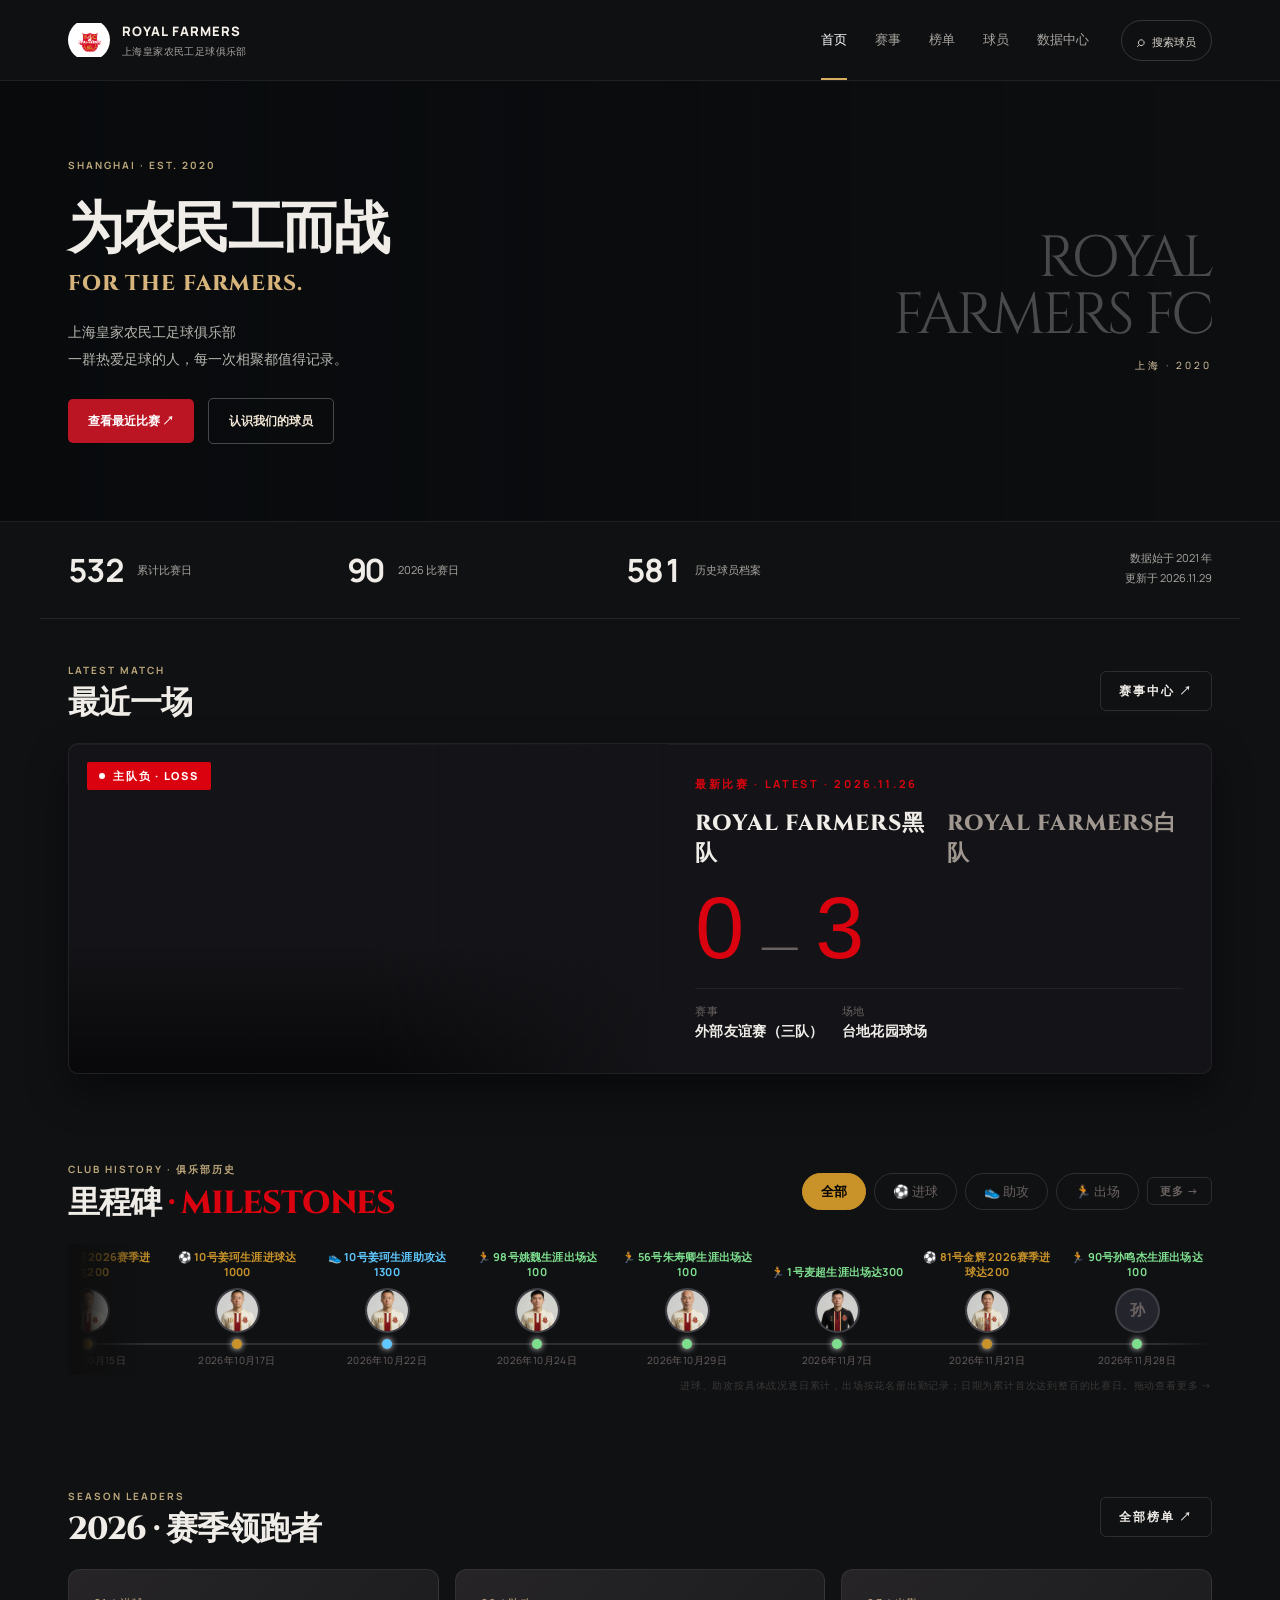
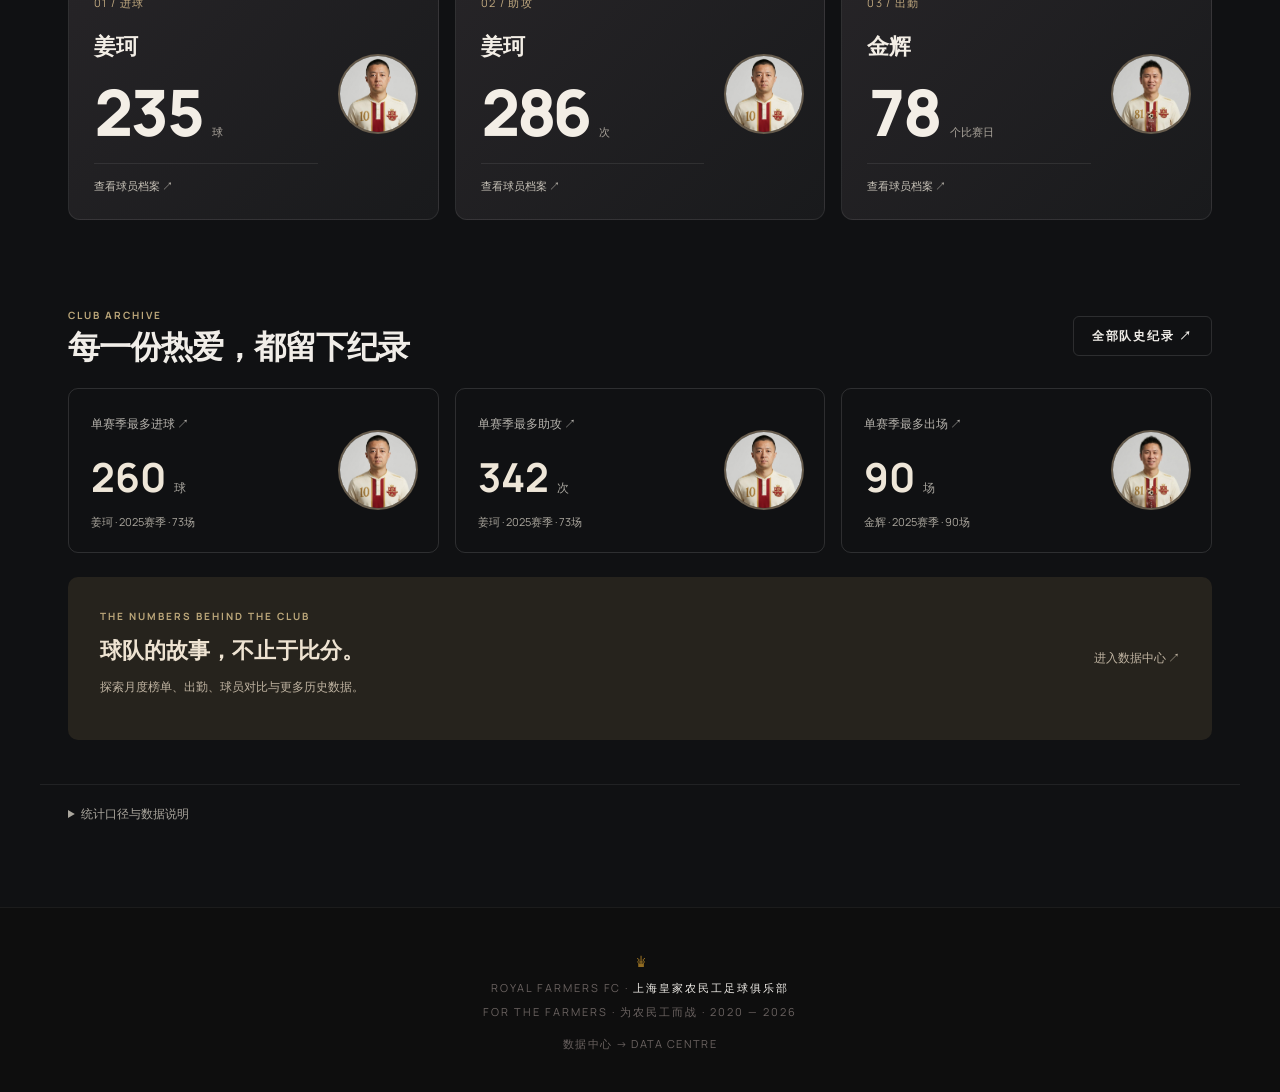
==== commit bf05ba90: "每日自动更新 2026-11-29" ====
--- a/index.html
+++ b/index.html
@@ -27,10 +27,10 @@
 <meta name="apple-mobile-web-app-capable" content="yes" />
 <meta name="apple-mobile-web-app-status-bar-style" content="black-translucent" />
 <meta name="apple-mobile-web-app-title" content="Royal Farmers" />
-<link rel="stylesheet" href="colors_and_type.css?v=202611280037" />
-<link rel="stylesheet" href="site.css?v=202611280037" />
-<link rel="stylesheet" href="players.css?v=202611280037" />
-<link rel="stylesheet" href="mobile.css?v=202611280037" />
+<link rel="stylesheet" href="colors_and_type.css?v=202611290111" />
+<link rel="stylesheet" href="site.css?v=202611290111" />
+<link rel="stylesheet" href="players.css?v=202611290111" />
+<link rel="stylesheet" href="mobile.css?v=202611290111" />
 </head>
 <body class="rf">
 <div id="root"></div>
@@ -40,9 +40,9 @@
 <script src="assets/vendor/react-dom.production.min.js"></script>
 
 <!-- esbuild 预编译产物（scripts/build.sh 生成，浏览器不再需要 Babel）-->
-<script src="data.min.js?v=202611280037"></script>
-<script src="components.min.js?v=202611280037"></script>
-<script src="app.min.js?v=202611280037"></script>
+<script src="data.min.js?v=202611290111"></script>
+<script src="components.min.js?v=202611290111"></script>
+<script src="app.min.js?v=202611290111"></script>
 <script src="mobile-fix.js"></script>
 </body>
 </html>
